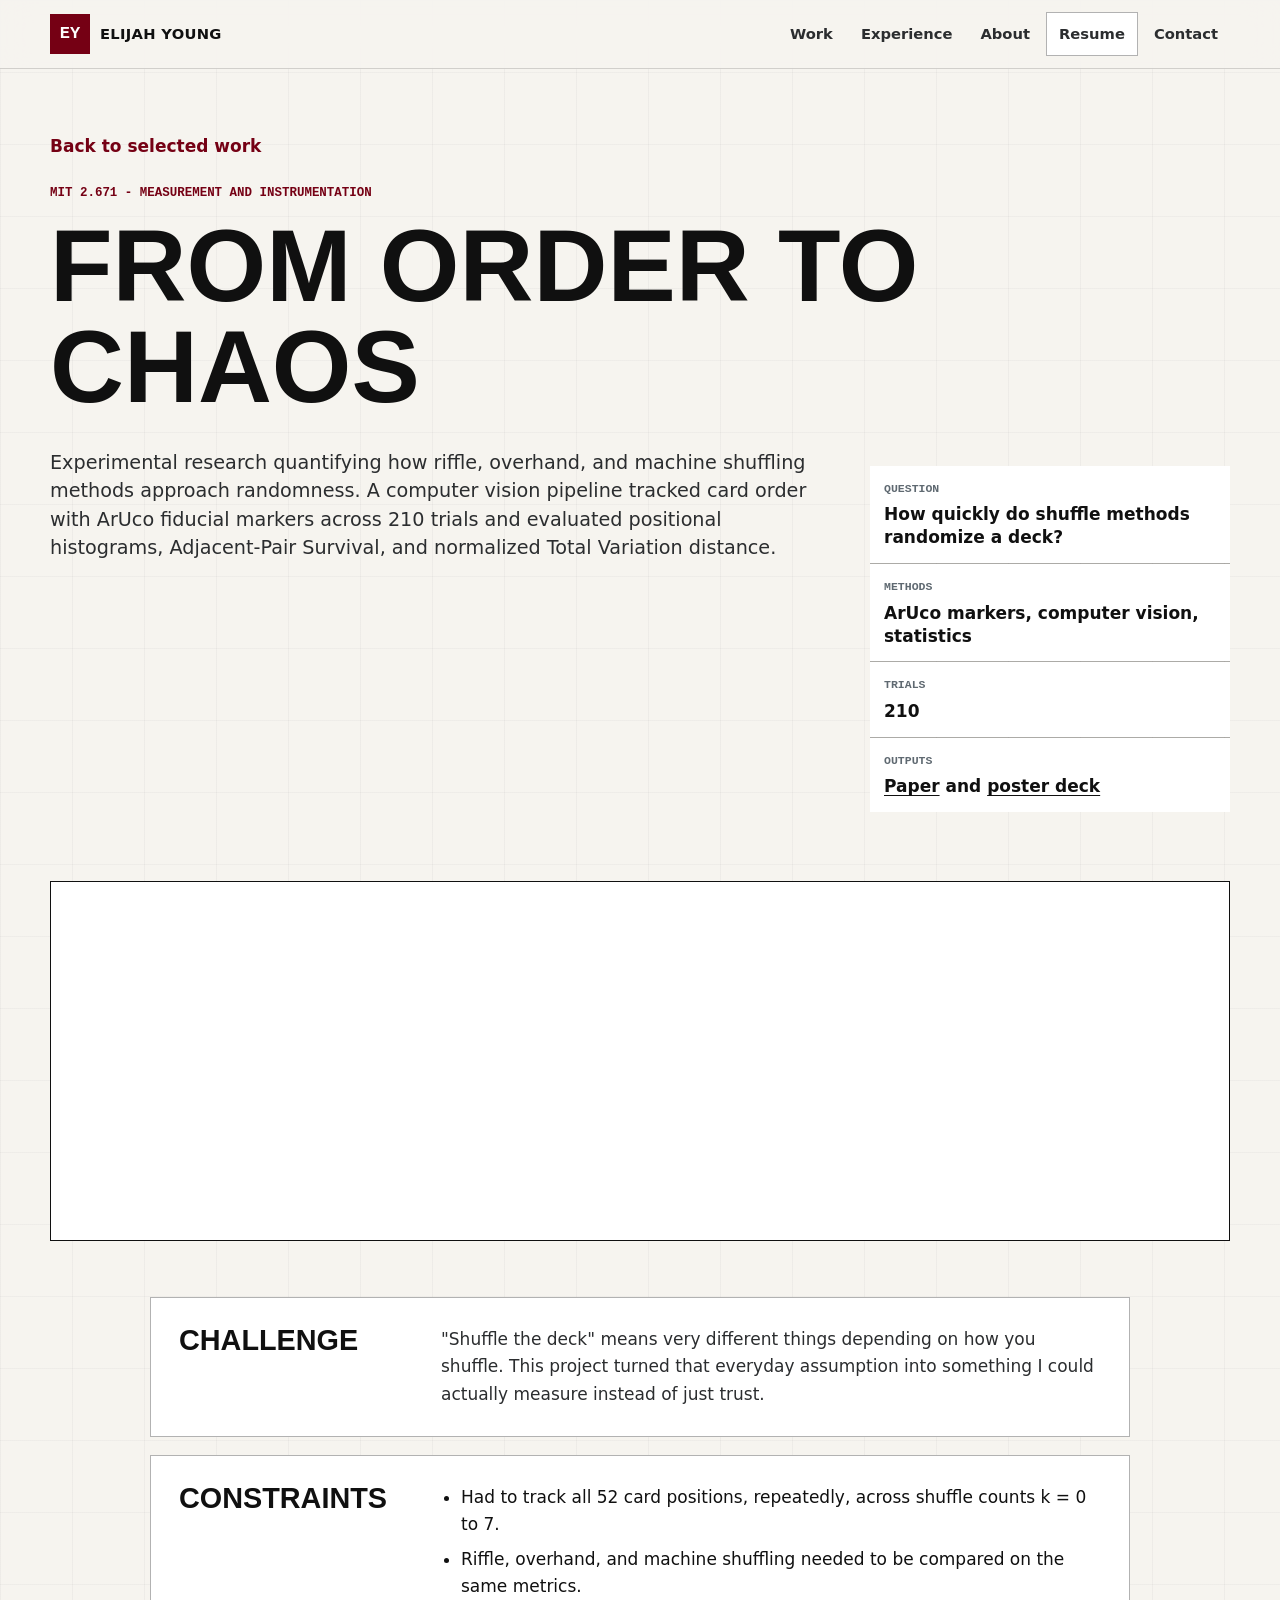
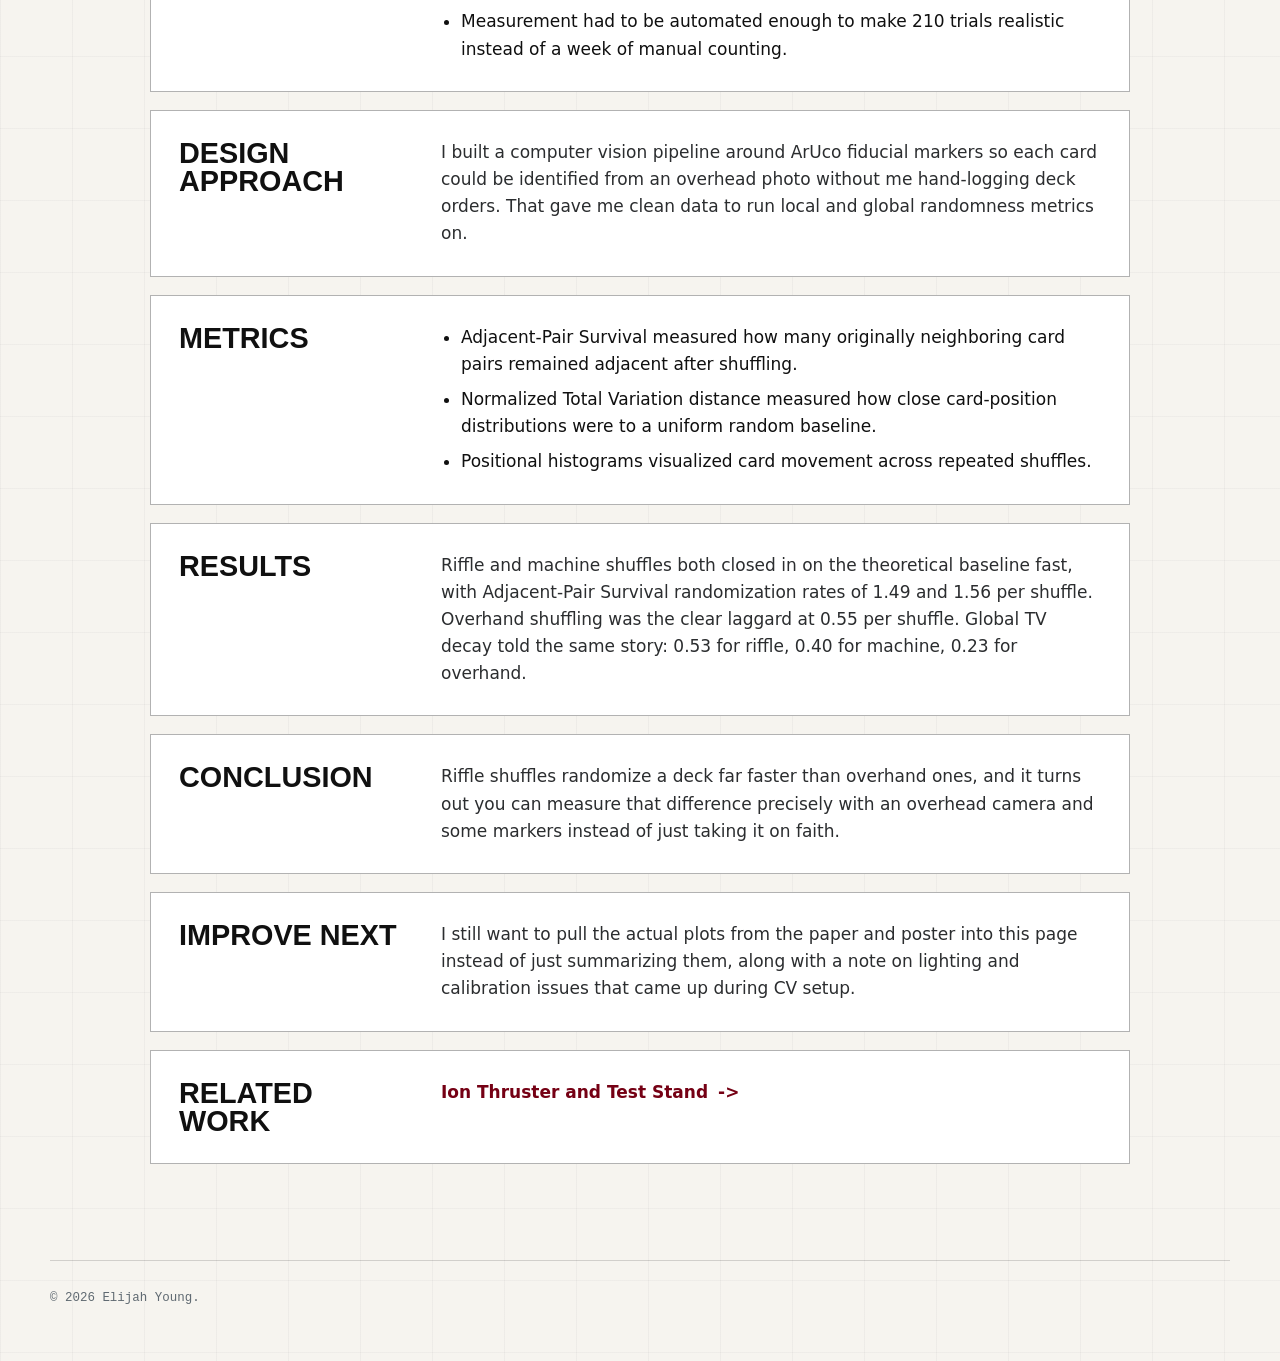
==== projects/card-shuffling-randomness.html @ 5633b735 "Rewrite site copy to sound human and fill real experience/placeholder gaps Replaces generic AI-sound" ====
<!DOCTYPE html>
<html lang="en">
<head>
  <meta charset="UTF-8" />
  <meta name="viewport" content="width=device-width, initial-scale=1.0" />
  <title>Card Shuffling Randomness Research | Elijah Young</title>
  <meta name="description" content="Experimental measurement of card shuffling randomness using ArUco markers, computer vision, APS, and normalized TV distance." />
  <link rel="canonical" href="https://elijahhyoung.github.io/projects/card-shuffling-randomness.html" />
  <meta name="theme-color" content="#750014" />
  <link rel="icon" href="../assets/icons/ey-monogram.svg" type="image/svg+xml" />
  <link rel="stylesheet" href="../style.css" />
</head>
<body>
  <a class="skip-link" href="#main">Skip to content</a>
  <header class="site-header">
    <a class="wordmark" href="../index.html#top" aria-label="Elijah Young home"><span>EY</span><strong>Elijah Young</strong></a>
    <button class="nav-toggle" type="button" aria-expanded="false" aria-controls="site-nav" data-nav-toggle>
      <span class="sr-only">Menu</span>
      <span></span>
      <span></span>
    </button>
    <nav class="site-nav" id="site-nav" aria-label="Primary navigation" data-site-nav>
      <a href="../index.html#work" data-nav-link>Work</a>
      <a href="../index.html#experience" data-nav-link>Experience</a>
      <a href="../index.html#about" data-nav-link>About</a>
      <a class="nav-resume" href="../assets/resume/elijah-young-resume.pdf" target="_blank" rel="noopener">Resume</a>
      <a href="../index.html#contact" data-nav-link>Contact</a>
    </nav>
  </header>
  <main id="main">
    <section class="case-hero">
      <a class="back-link" href="../index.html#work">Back to selected work</a>
      <p class="eyebrow">MIT 2.671 - Measurement and Instrumentation</p>
      <h1>From Order to Chaos</h1>
      <div class="case-summary">
        <p>Experimental research quantifying how riffle, overhand, and machine shuffling methods approach randomness. A computer vision pipeline tracked card order with ArUco fiducial markers across 210 trials and evaluated positional histograms, Adjacent-Pair Survival, and normalized Total Variation distance.</p>
        <dl class="case-meta">
          <div><dt>Question</dt><dd>How quickly do shuffle methods randomize a deck?</dd></div>
          <div><dt>Methods</dt><dd>ArUco markers, computer vision, statistics</dd></div>
          <div><dt>Trials</dt><dd>210</dd></div>
          <div><dt>Outputs</dt><dd><a href="../assets/projects/card-shuffling/young-final-paper.pdf" target="_blank" rel="noopener">Paper</a> and <a href="../assets/projects/card-shuffling/young-final-poster.pptx">poster deck</a></dd></div>
        </dl>
      </div>
    </section>

    <figure class="case-media placeholder-media">
      <p>A photo of the overhead camera and ArUco marker setup is still on my list to add. The results below came out of that rig.</p>
    </figure>

    <section class="case-study" aria-label="Card shuffling case study">
      <article class="case-panel">
        <h2>Challenge</h2>
        <p>"Shuffle the deck" means very different things depending on how you shuffle. This project turned that everyday assumption into something I could actually measure instead of just trust.</p>
      </article>
      <article class="case-panel">
        <h2>Constraints</h2>
        <ul>
          <li>Had to track all 52 card positions, repeatedly, across shuffle counts k = 0 to 7.</li>
          <li>Riffle, overhand, and machine shuffling needed to be compared on the same metrics.</li>
          <li>Measurement had to be automated enough to make 210 trials realistic instead of a week of manual counting.</li>
        </ul>
      </article>
      <article class="case-panel">
        <h2>Design Approach</h2>
        <p>I built a computer vision pipeline around ArUco fiducial markers so each card could be identified from an overhead photo without me hand-logging deck orders. That gave me clean data to run local and global randomness metrics on.</p>
      </article>
      <article class="case-panel">
        <h2>Metrics</h2>
        <ul>
          <li>Adjacent-Pair Survival measured how many originally neighboring card pairs remained adjacent after shuffling.</li>
          <li>Normalized Total Variation distance measured how close card-position distributions were to a uniform random baseline.</li>
          <li>Positional histograms visualized card movement across repeated shuffles.</li>
        </ul>
      </article>
      <article class="case-panel">
        <h2>Results</h2>
        <p>Riffle and machine shuffles both closed in on the theoretical baseline fast, with Adjacent-Pair Survival randomization rates of 1.49 and 1.56 per shuffle. Overhand shuffling was the clear laggard at 0.55 per shuffle. Global TV decay told the same story: 0.53 for riffle, 0.40 for machine, 0.23 for overhand.</p>
      </article>
      <article class="case-panel">
        <h2>Conclusion</h2>
        <p>Riffle shuffles randomize a deck far faster than overhand ones, and it turns out you can measure that difference precisely with an overhead camera and some markers instead of just taking it on faith.</p>
      </article>
      <article class="case-panel">
        <h2>Improve Next</h2>
        <p>I still want to pull the actual plots from the paper and poster into this page instead of just summarizing them, along with a note on lighting and calibration issues that came up during CV setup.</p>
      </article>
      <article class="case-panel">
        <h2>Related Work</h2>
        <p><a class="text-link" href="ion-thruster-test-stand.html">Ion Thruster and Test Stand</a></p>
      </article>
    </section>
  </main>
  <footer class="site-footer"><p>&copy; 2026 Elijah Young.</p></footer>
  <script src="../script.js" defer></script>
</body>
</html>
---- style.css ----
:root {
  --mit-cardinal: #750014;
  --mit-gray: #8b959e;
  --mit-red: #ff1423;
  --ink: #101010;
  --ink-soft: #2b2d2f;
  --paper: #f6f4ef;
  --paper-strong: #ffffff;
  --steel: #d6dce0;
  --steel-dark: #5f6971;
  --line: rgba(16, 16, 16, 0.16);
  --line-strong: rgba(16, 16, 16, 0.32);
  --shadow: 0 24px 60px rgba(16, 16, 16, 0.12);
  --mono: "SFMono-Regular", Consolas, "Liberation Mono", monospace;
  --sans: Inter, ui-sans-serif, system-ui, -apple-system, BlinkMacSystemFont, "Segoe UI", sans-serif;
  --display: "Arial Narrow", "Helvetica Neue", Arial, sans-serif;
  --site-max: 1180px;
  --radius: 8px;
}

* {
  box-sizing: border-box;
}

html {
  scroll-behavior: smooth;
}

body {
  margin: 0;
  background:
    linear-gradient(90deg, rgba(16, 16, 16, 0.035) 1px, transparent 1px) 0 0 / 72px 72px,
    linear-gradient(180deg, rgba(16, 16, 16, 0.03) 1px, transparent 1px) 0 0 / 72px 72px,
    var(--paper);
  color: var(--ink);
  font-family: var(--sans);
  font-size: 17px;
  line-height: 1.6;
}

body.nav-open {
  overflow: hidden;
}

img,
video {
  display: block;
  max-width: 100%;
}

a {
  color: inherit;
  text-underline-offset: 0.18em;
}

button,
input {
  font: inherit;
}

:focus-visible {
  outline: 3px solid var(--mit-red);
  outline-offset: 3px;
}

.skip-link {
  position: fixed;
  left: 16px;
  top: 16px;
  z-index: 100;
  transform: translateY(-150%);
  background: var(--ink);
  color: var(--paper-strong);
  padding: 10px 14px;
  text-decoration: none;
}

.skip-link:focus {
  transform: translateY(0);
}

.sr-only {
  position: absolute;
  width: 1px;
  height: 1px;
  padding: 0;
  margin: -1px;
  overflow: hidden;
  clip: rect(0, 0, 0, 0);
  white-space: nowrap;
  border: 0;
}

.site-header {
  position: sticky;
  top: 0;
  z-index: 50;
  display: flex;
  align-items: center;
  justify-content: space-between;
  gap: 24px;
  min-height: 68px;
  padding: 12px max(24px, calc((100vw - var(--site-max)) / 2));
  border-bottom: 1px solid var(--line);
  background: rgba(246, 244, 239, 0.92);
  backdrop-filter: blur(16px);
}

.wordmark {
  display: inline-flex;
  align-items: center;
  gap: 10px;
  min-height: 44px;
  color: var(--ink);
  text-decoration: none;
}

.wordmark span {
  display: grid;
  place-items: center;
  width: 40px;
  height: 40px;
  background: var(--mit-cardinal);
  color: var(--paper-strong);
  font-family: var(--mono);
  font-weight: 800;
}

.wordmark strong {
  font-size: 0.92rem;
  letter-spacing: 0.02em;
  text-transform: uppercase;
}

.site-nav {
  display: flex;
  align-items: center;
  gap: 4px;
}

.site-nav a {
  position: relative;
  min-height: 40px;
  padding: 9px 12px;
  color: var(--ink-soft);
  font-size: 0.92rem;
  font-weight: 700;
  text-decoration: none;
}

.site-nav a::after {
  position: absolute;
  left: 12px;
  right: 12px;
  bottom: 4px;
  height: 2px;
  background: var(--mit-red);
  transform: scaleX(0);
  transform-origin: left;
  transition: transform 160ms ease;
  content: "";
}

.site-nav a:hover::after,
.site-nav a:focus-visible::after,
.site-nav a.is-active::after {
  transform: scaleX(1);
}

.nav-resume {
  border: 1px solid var(--line-strong);
  background: var(--paper-strong);
}

.nav-toggle {
  display: none;
  width: 44px;
  height: 44px;
  border: 1px solid var(--line);
  background: var(--paper-strong);
  color: var(--ink);
}

.nav-toggle span:not(.sr-only) {
  display: block;
  width: 18px;
  height: 2px;
  margin: 5px auto;
  background: currentColor;
}

main {
  overflow: clip;
}

.section {
  width: min(var(--site-max), calc(100% - 48px));
  margin: 0 auto;
  padding: 96px 0;
}

.hero {
  padding-top: 72px;
}

.hero-grid {
  display: grid;
  grid-template-columns: minmax(0, 1.08fr) minmax(320px, 0.92fr);
  gap: clamp(36px, 7vw, 88px);
  align-items: center;
  min-height: calc(100vh - 140px);
}

.eyebrow,
.project-category,
.meta-label {
  margin: 0 0 12px;
  color: var(--mit-cardinal);
  font-family: var(--mono);
  font-size: 0.78rem;
  font-weight: 800;
  letter-spacing: 0;
  text-transform: uppercase;
}

h1,
h2,
h3,
p {
  margin: 0;
}

h1,
h2,
h3 {
  color: var(--ink);
  font-family: var(--display);
  font-stretch: condensed;
  line-height: 0.98;
}

h1 {
  max-width: 760px;
  font-size: clamp(3.4rem, 9vw, 7.9rem);
  letter-spacing: 0;
  text-transform: uppercase;
}

h2 {
  max-width: 840px;
  font-size: clamp(2.2rem, 5vw, 4.4rem);
  letter-spacing: 0;
  text-transform: uppercase;
}

h3 {
  font-size: clamp(1.55rem, 2.7vw, 2.45rem);
  letter-spacing: 0;
  text-transform: uppercase;
}

.hero-statement {
  max-width: 690px;
  margin-top: 26px;
  color: var(--ink-soft);
  font-size: clamp(1.08rem, 2.2vw, 1.34rem);
  line-height: 1.48;
}

.hero-actions,
.contact-actions {
  display: flex;
  flex-wrap: wrap;
  gap: 12px;
  margin-top: 30px;
}

.button {
  display: inline-flex;
  align-items: center;
  justify-content: center;
  min-height: 46px;
  border: 1px solid var(--ink);
  border-radius: var(--radius);
  padding: 11px 16px;
  font-weight: 800;
  text-decoration: none;
  cursor: pointer;
}

.button-primary {
  background: var(--ink);
  color: var(--paper-strong);
}

.button-primary:hover,
.button-primary:focus-visible {
  background: var(--mit-cardinal);
  border-color: var(--mit-cardinal);
}

.button-secondary {
  background: var(--paper-strong);
  color: var(--ink);
}

.button-secondary:hover,
.button-secondary:focus-visible {
  border-color: var(--mit-red);
  color: var(--mit-cardinal);
}

.signal-list,
.contact-links {
  display: flex;
  flex-wrap: wrap;
  gap: 10px 18px;
  padding: 0;
  margin: 28px 0 0;
  list-style: none;
  color: var(--steel-dark);
  font-family: var(--mono);
  font-size: 0.85rem;
}

.signal-list li:not(:last-child)::after,
.contact-links li:not(:last-child)::after {
  margin-left: 18px;
  color: var(--line-strong);
  content: "/";
}

.hero-visual {
  position: relative;
  min-height: 560px;
}

.hero-visual::before {
  position: absolute;
  inset: 7% 13% 8% -8%;
  z-index: -1;
  border: 1px solid var(--line-strong);
  background:
    linear-gradient(90deg, transparent 49%, var(--line) 50%, transparent 51%),
    linear-gradient(0deg, transparent 49%, var(--line) 50%, transparent 51%);
  content: "";
}

.portrait-frame {
  position: relative;
  width: min(440px, 90%);
  margin: 0 0 0 auto;
  border: 1px solid var(--ink);
  background: var(--paper-strong);
  box-shadow: var(--shadow);
}

.portrait-frame img {
  width: 100%;
  aspect-ratio: 4 / 5;
  object-fit: cover;
  object-position: center 18%;
  filter: saturate(0.9) contrast(1.02);
}

.portrait-frame figcaption {
  display: flex;
  justify-content: space-between;
  gap: 12px;
  padding: 10px 12px;
  border-top: 1px solid var(--ink);
  color: var(--steel-dark);
  font-family: var(--mono);
  font-size: 0.72rem;
  text-transform: uppercase;
}

.caliper-card {
  position: absolute;
  left: 0;
  bottom: 34px;
  display: grid;
  gap: 4px;
  width: 190px;
  padding: 18px;
  border-left: 5px solid var(--mit-red);
  background: var(--ink);
  color: var(--paper-strong);
  font-family: var(--mono);
  box-shadow: var(--shadow);
}

.caliper-card span:first-child {
  font-size: 2.2rem;
  line-height: 1;
}

.caliper-card span:not(:first-child) {
  color: var(--steel);
  font-size: 0.74rem;
  text-transform: uppercase;
}

.section-kicker {
  display: grid;
  grid-template-columns: 210px minmax(0, 1fr);
  gap: 32px;
  align-items: start;
  padding-top: 28px;
  border-top: 1px solid var(--line-strong);
}

.featured-work,
.project-grid,
.capability-grid {
  margin-top: 42px;
}

.featured-work {
  display: grid;
  gap: 28px;
}

.project-feature {
  display: grid;
  grid-template-columns: minmax(0, 1.08fr) minmax(320px, 0.92fr);
  border: 1px solid var(--ink);
  background: var(--paper-strong);
}

.project-feature-inverted {
  grid-template-columns: minmax(320px, 0.92fr) minmax(0, 1.08fr);
}

.project-feature-inverted .project-media {
  order: 2;
}

.project-media {
  min-height: 360px;
  border-right: 1px solid var(--ink);
  background: var(--ink);
  overflow: hidden;
}

.project-feature-inverted .project-media {
  border-right: 0;
  border-left: 1px solid var(--ink);
}

.project-media img,
.project-media video {
  width: 100%;
  height: 100%;
  object-fit: cover;
}

.placeholder-media {
  display: grid;
  place-items: center;
  min-height: 360px;
  padding: 28px;
  background:
    repeating-linear-gradient(-45deg, rgba(255, 255, 255, 0.11) 0 12px, transparent 12px 24px),
    var(--ink);
  color: var(--paper-strong);
  text-align: center;
}

.placeholder-media code {
  white-space: normal;
}

.project-body {
  padding: clamp(24px, 5vw, 48px);
}

.project-hook,
.project-card p,
.about-copy p,
.timeline p,
.case-study p,
.not-found p {
  color: var(--ink-soft);
}

.project-hook {
  margin-top: 18px;
  font-size: 1.08rem;
}

.project-facts {
  display: grid;
  grid-template-columns: repeat(2, minmax(0, 1fr));
  gap: 1px;
  margin: 28px 0;
  background: var(--line);
}

.project-facts div {
  min-height: 88px;
  padding: 14px;
  background: var(--paper-strong);
}

.project-facts.compact {
  grid-template-columns: 1fr;
  margin-bottom: 22px;
}

dt {
  color: var(--steel-dark);
  font-family: var(--mono);
  font-size: 0.72rem;
  font-weight: 800;
  text-transform: uppercase;
}

dd {
  margin: 5px 0 0;
  font-weight: 750;
  line-height: 1.35;
}

.text-link {
  display: inline-flex;
  align-items: center;
  gap: 10px;
  color: var(--mit-cardinal);
  font-weight: 850;
  text-decoration: none;
}

.text-link::after {
  content: "->";
}

.text-link:hover,
.text-link:focus-visible {
  color: var(--mit-red);
}

.project-grid,
.capability-grid {
  display: grid;
  grid-template-columns: repeat(2, minmax(0, 1fr));
  gap: 24px;
}

.project-card,
.capability-grid article,
.timeline article,
.about-note,
.contact-panel,
.case-panel,
.asset-block {
  border: 1px solid var(--line-strong);
  background: var(--paper-strong);
}

.project-card {
  display: flex;
  flex-direction: column;
  min-height: 100%;
  padding: 22px;
}

.project-card h3 {
  margin-bottom: 14px;
}

.project-card .text-link {
  margin-top: auto;
}

.card-media {
  display: grid;
  place-items: center;
  min-height: 220px;
  margin: -22px -22px 22px;
  border-bottom: 1px solid var(--line-strong);
  background: var(--ink);
  overflow: hidden;
}

.card-media img {
  width: 100%;
  height: 220px;
  object-fit: cover;
}

.card-media-document {
  grid-template-columns: repeat(3, 1fr);
  gap: 1px;
  background: var(--line-strong);
}

.card-media-document span {
  display: grid;
  place-items: center;
  height: 100%;
  background: var(--paper);
  color: var(--mit-cardinal);
  font-family: var(--mono);
  font-weight: 900;
}

.timeline {
  display: grid;
  gap: 1px;
  margin-top: 42px;
  background: var(--line-strong);
}

.timeline article {
  display: grid;
  grid-template-columns: 180px minmax(0, 0.8fr) minmax(0, 1fr);
  gap: 24px;
  padding: 24px;
}

.timeline span {
  color: var(--mit-cardinal);
  font-family: var(--mono);
  font-size: 0.78rem;
  font-weight: 800;
  text-transform: uppercase;
}

.timeline h3,
.capability-grid h3,
.about-note h3 {
  font-size: 1.35rem;
}

.capability-grid article {
  min-height: 180px;
  padding: 24px;
}

.capability-grid h3 {
  margin-bottom: 12px;
}

.about-section {
  display: grid;
  grid-template-columns: minmax(0, 1fr) 360px;
  gap: 48px;
  align-items: start;
}

.about-copy p {
  max-width: 760px;
  margin-top: 24px;
  font-size: 1.08rem;
}

.about-note {
  padding: 24px;
  border-top: 5px solid var(--mit-cardinal);
}

.about-note ul {
  display: grid;
  gap: 12px;
  padding-left: 18px;
  margin: 18px 0 0;
}

.contact-section {
  padding-bottom: 56px;
}

.contact-panel {
  padding: clamp(28px, 6vw, 56px);
  background:
    linear-gradient(135deg, rgba(117, 0, 20, 0.08), transparent 36%),
    var(--paper-strong);
}

.copy-status {
  min-height: 1.4em;
  margin-top: 14px;
  color: var(--mit-cardinal);
  font-family: var(--mono);
  font-size: 0.82rem;
}

.site-footer {
  width: min(var(--site-max), calc(100% - 48px));
  margin: 0 auto;
  padding: 28px 0 52px;
  border-top: 1px solid var(--line);
  color: var(--steel-dark);
  font-family: var(--mono);
  font-size: 0.78rem;
}

.case-hero {
  width: min(var(--site-max), calc(100% - 48px));
  margin: 0 auto;
  padding: 64px 0 52px;
}

.case-hero h1 {
  max-width: 960px;
  font-size: clamp(3rem, 8vw, 7rem);
}

.case-summary {
  display: grid;
  grid-template-columns: minmax(0, 1fr) 360px;
  gap: 32px;
  margin-top: 32px;
}

.case-summary > p {
  color: var(--ink-soft);
  font-size: 1.2rem;
  line-height: 1.48;
}

.case-meta {
  display: grid;
  gap: 1px;
  background: var(--line-strong);
}

.case-meta div {
  padding: 14px;
  background: var(--paper-strong);
}

.case-media {
  width: min(var(--site-max), calc(100% - 48px));
  margin: 0 auto 56px;
  border: 1px solid var(--ink);
  background: var(--paper-strong);
}

.case-media img,
.case-media video {
  width: 100%;
  max-height: 720px;
  object-fit: cover;
}

.case-media figcaption,
.media-grid figcaption {
  padding: 10px 12px;
  border-top: 1px solid var(--line-strong);
  color: var(--steel-dark);
  font-family: var(--mono);
  font-size: 0.76rem;
}

.case-study {
  width: min(980px, calc(100% - 48px));
  margin: 0 auto;
  padding-bottom: 96px;
}

.case-panel {
  display: grid;
  grid-template-columns: 230px minmax(0, 1fr);
  gap: 32px;
  padding: 28px;
  margin-top: 18px;
}

.case-panel h2 {
  font-size: 1.8rem;
}

.case-panel ul,
.case-panel ol {
  margin: 0;
  padding-left: 20px;
}

.case-panel li + li {
  margin-top: 8px;
}

.media-grid {
  display: grid;
  grid-template-columns: repeat(2, minmax(0, 1fr));
  gap: 18px;
  margin: 28px 0;
}

.media-grid figure {
  margin: 0;
  border: 1px solid var(--line-strong);
  background: var(--paper-strong);
}

.media-grid img {
  width: 100%;
  aspect-ratio: 4 / 3;
  object-fit: cover;
}

.back-link {
  display: inline-flex;
  margin-bottom: 24px;
  color: var(--mit-cardinal);
  font-weight: 850;
  text-decoration: none;
}

.not-found {
  width: min(760px, calc(100% - 48px));
  margin: 0 auto;
  padding: 120px 0;
}

.not-found p {
  margin-top: 20px;
  font-size: 1.15rem;
}

.not-found .button {
  margin-top: 28px;
}

.reveal {
  opacity: 1;
  transform: none;
}

.js .reveal {
  opacity: 0;
  transform: translateY(18px);
  transition: opacity 500ms ease, transform 500ms ease;
}

.js .reveal.is-visible {
  opacity: 1;
  transform: none;
}

@media (prefers-reduced-motion: reduce) {
  *,
  *::before,
  *::after {
    scroll-behavior: auto !important;
    transition-duration: 0.01ms !important;
    animation-duration: 0.01ms !important;
    animation-iteration-count: 1 !important;
  }

  .js .reveal {
    opacity: 1;
    transform: none;
  }
}

@media (max-width: 960px) {
  .hero-grid,
  .project-feature,
  .project-feature-inverted,
  .case-summary,
  .about-section {
    grid-template-columns: 1fr;
  }

  .hero-grid {
    min-height: auto;
  }

  .hero-visual {
    min-height: auto;
  }

  .portrait-frame {
    margin-left: 0;
  }

  .caliper-card {
    right: 0;
    left: auto;
  }

  .project-feature-inverted .project-media {
    order: 0;
    border-left: 0;
  }

  .project-media {
    border-right: 0;
    border-bottom: 1px solid var(--ink);
  }

  .timeline article {
    grid-template-columns: 1fr;
    gap: 10px;
  }

  .case-panel {
    grid-template-columns: 1fr;
  }
}

@media (max-width: 760px) {
  body {
    font-size: 16px;
  }

  .site-header {
    padding-inline: 18px;
  }

  .nav-toggle {
    display: block;
  }

  .site-nav {
    position: fixed;
    inset: 68px 0 auto;
    display: flex;
    flex-direction: column;
    align-items: stretch;
    padding: 18px;
    border-bottom: 1px solid var(--line-strong);
    background: var(--paper);
  }

  .js .site-nav {
    display: none;
  }

  .js .site-nav.is-open {
    display: flex;
  }

  html:not(.js) .site-nav {
    position: static;
    flex-flow: row wrap;
    padding: 0;
    border-bottom: 0;
    background: transparent;
  }

  .site-nav a {
    min-height: 48px;
    border-bottom: 1px solid var(--line);
  }

  .wordmark strong {
    display: none;
  }

  .section,
  .case-hero,
  .case-media,
  .case-study,
  .site-footer {
    width: min(100% - 32px, var(--site-max));
  }

  .section {
    padding: 68px 0;
  }

  .hero {
    padding-top: 42px;
  }

  .section-kicker,
  .project-grid,
  .capability-grid,
  .media-grid {
    grid-template-columns: 1fr;
  }

  .project-facts {
    grid-template-columns: 1fr;
  }

  .project-media,
  .placeholder-media {
    min-height: 280px;
  }

  .signal-list li,
  .contact-links li {
    width: 100%;
  }

  .signal-list li::after,
  .contact-links li::after {
    display: none;
  }
}
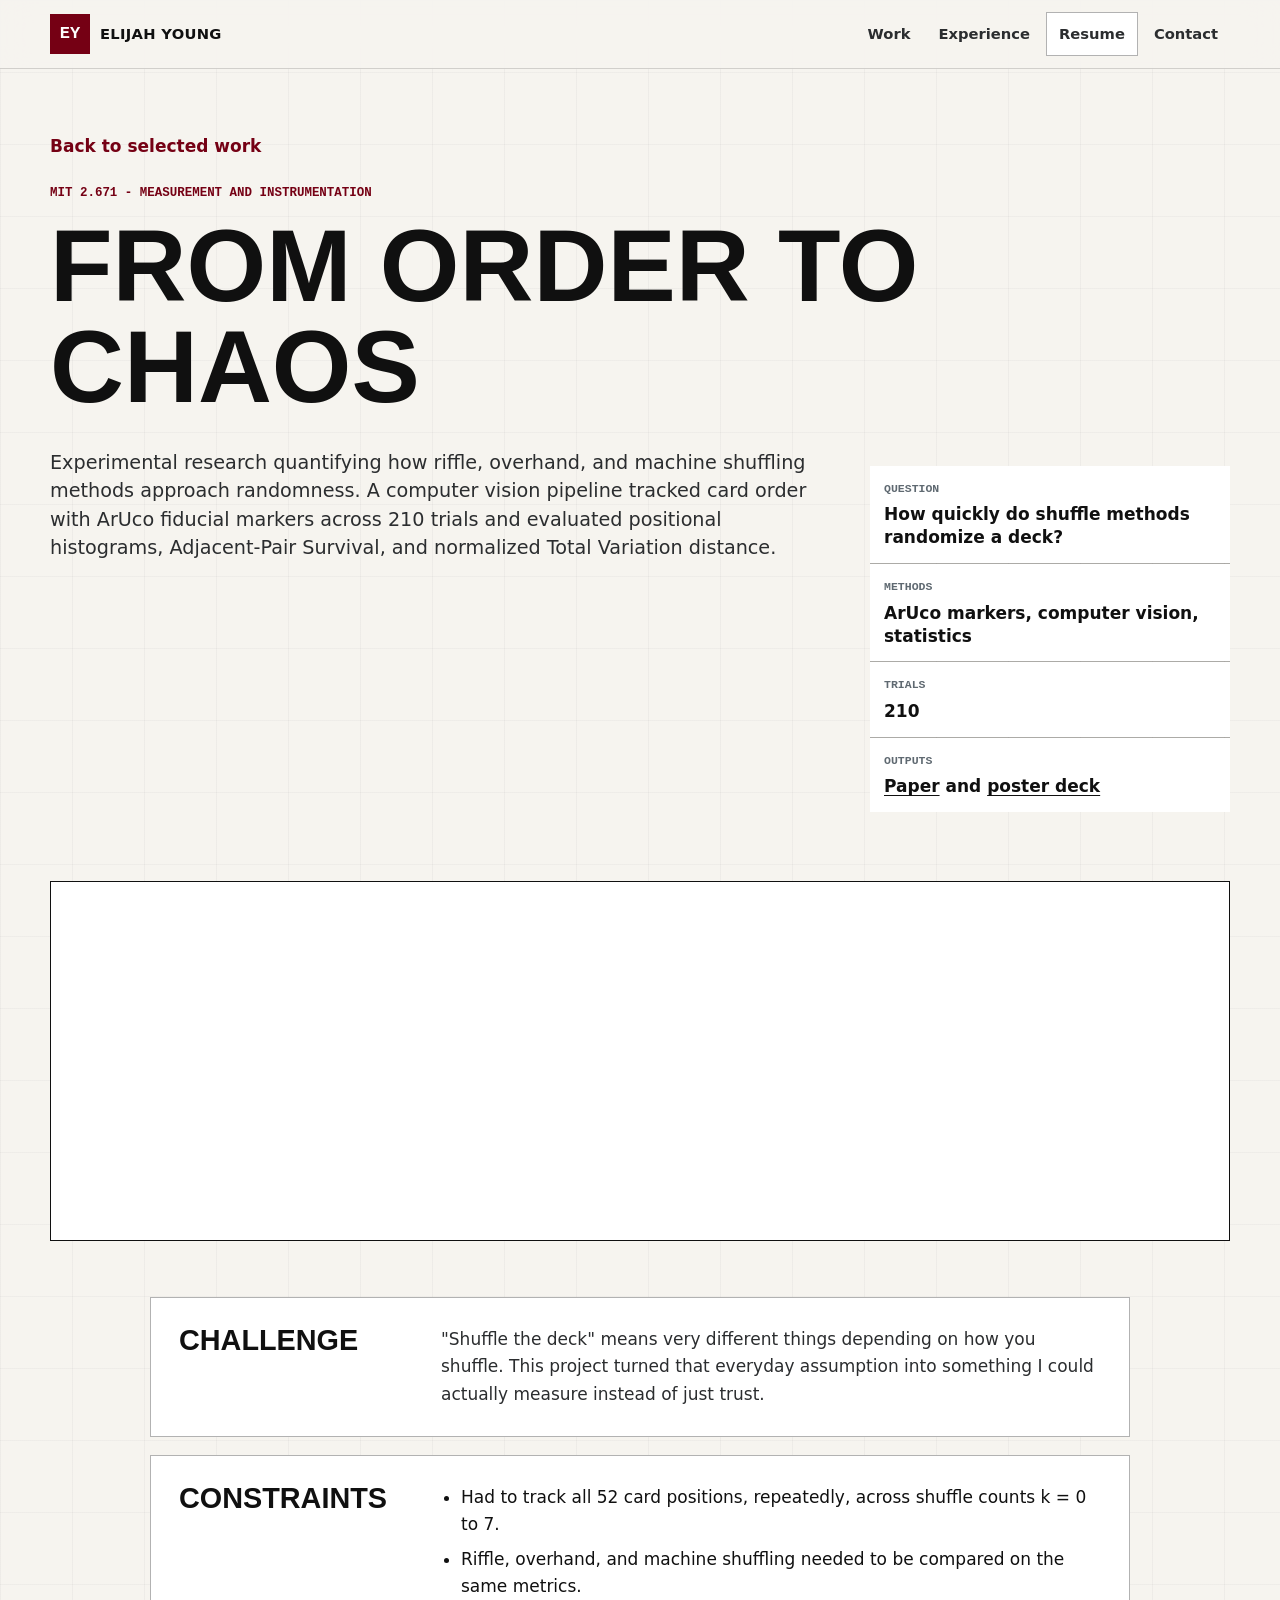
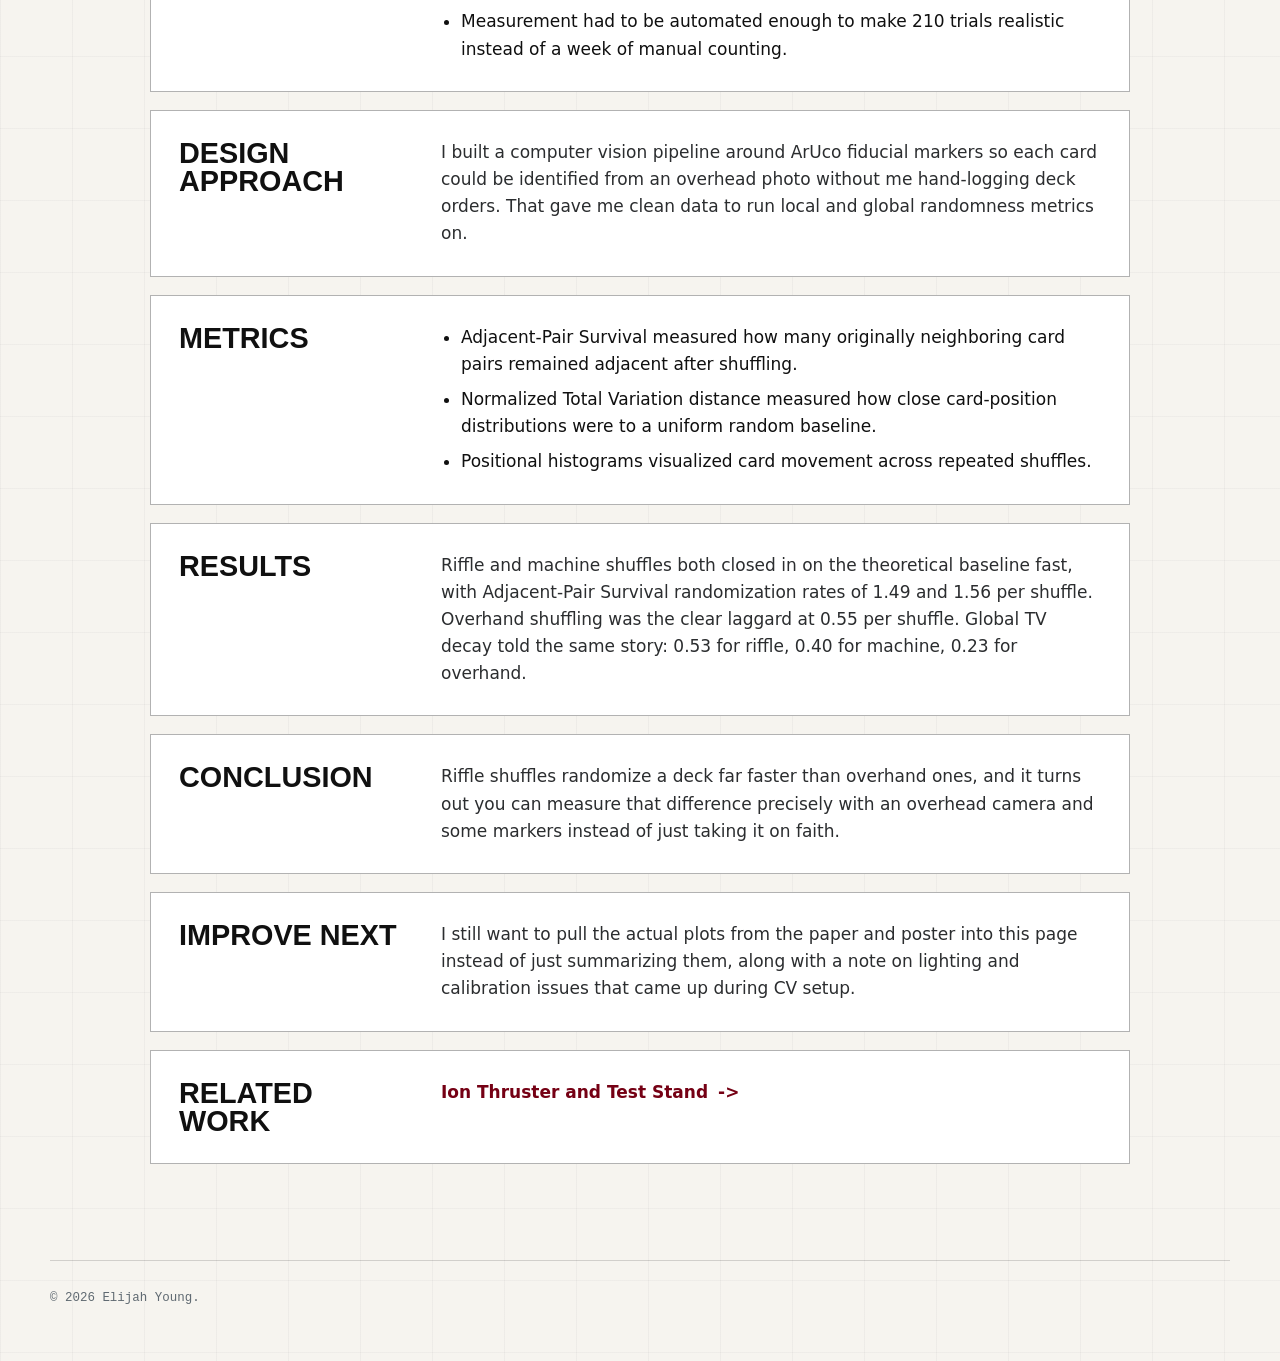
==== commit ce67f23f: "Trim homepage to hero, work, and experience; add real employer logos Removed the Strengths/Weaknesse" ====
--- a/projects/card-shuffling-randomness.html
+++ b/projects/card-shuffling-randomness.html
@@ -22,7 +22,6 @@
     <nav class="site-nav" id="site-nav" aria-label="Primary navigation" data-site-nav>
       <a href="../index.html#work" data-nav-link>Work</a>
       <a href="../index.html#experience" data-nav-link>Experience</a>
-      <a href="../index.html#about" data-nav-link>About</a>
       <a class="nav-resume" href="../assets/resume/elijah-young-resume.pdf" target="_blank" rel="noopener">Resume</a>
       <a href="../index.html#contact" data-nav-link>Contact</a>
     </nav>
--- a/style.css
+++ b/style.css
@@ -200,7 +200,18 @@
 }
 
 .hero {
-  padding-top: 72px;
+  position: relative;
+  overflow: hidden;
+  color: var(--paper-strong);
+}
+
+.hero-bg {
+  position: absolute;
+  inset: 0;
+  z-index: -1;
+  background:
+    linear-gradient(180deg, rgba(10, 8, 6, 0.62), rgba(10, 8, 6, 0.8)),
+    url("assets/profile/mit-dome-night.jpg") center 38% / cover no-repeat;
 }
 
 .hero-grid {
@@ -208,7 +219,48 @@
   grid-template-columns: minmax(0, 1.08fr) minmax(320px, 0.92fr);
   gap: clamp(36px, 7vw, 88px);
   align-items: center;
+  width: min(var(--site-max), calc(100% - 48px));
   min-height: calc(100vh - 140px);
+  margin: 0 auto;
+  padding: 96px 0 56px;
+}
+
+.hero .eyebrow {
+  color: var(--mit-red);
+}
+
+.hero h1 {
+  color: var(--paper-strong);
+}
+
+.hero-credit {
+  width: min(var(--site-max), calc(100% - 48px));
+  margin: 0 auto;
+  padding-bottom: 18px;
+  color: rgba(255, 255, 255, 0.55);
+  font-family: var(--mono);
+  font-size: 0.68rem;
+}
+
+.project-tags {
+  display: flex;
+  flex-wrap: wrap;
+  gap: 8px;
+  margin-bottom: 10px;
+}
+
+.tag {
+  display: inline-flex;
+  align-items: center;
+  border: 1px solid var(--line-strong);
+  border-radius: 999px;
+  padding: 4px 12px;
+  color: var(--ink-soft);
+  font-family: var(--mono);
+  font-size: 0.7rem;
+  font-weight: 700;
+  letter-spacing: 0.02em;
+  text-transform: uppercase;
 }
 
 .eyebrow,
@@ -262,9 +314,18 @@
 .hero-statement {
   max-width: 690px;
   margin-top: 26px;
-  color: var(--ink-soft);
+  color: rgba(255, 255, 255, 0.86);
   font-size: clamp(1.08rem, 2.2vw, 1.34rem);
   line-height: 1.48;
+}
+
+.hero-note {
+  max-width: 620px;
+  margin-top: 18px;
+  color: rgba(255, 255, 255, 0.6);
+  font-family: var(--mono);
+  font-size: 0.86rem;
+  line-height: 1.55;
 }
 
 .hero-actions,
@@ -299,6 +360,18 @@
   border-color: var(--mit-cardinal);
 }
 
+.hero .button-primary {
+  background: var(--mit-cardinal);
+  border-color: var(--mit-cardinal);
+  color: var(--paper-strong);
+}
+
+.hero .button-primary:hover,
+.hero .button-primary:focus-visible {
+  background: var(--mit-red);
+  border-color: var(--mit-red);
+}
+
 .button-secondary {
   background: var(--paper-strong);
   color: var(--ink);
@@ -330,75 +403,38 @@
   content: "/";
 }
 
+.hero .signal-list {
+  color: rgba(255, 255, 255, 0.72);
+}
+
+.hero .signal-list li:not(:last-child)::after {
+  color: rgba(255, 255, 255, 0.3);
+}
+
+.hero .signal-list a:hover,
+.hero .signal-list a:focus-visible {
+  color: var(--paper-strong);
+}
+
 .hero-visual {
-  position: relative;
-  min-height: 560px;
-}
-
-.hero-visual::before {
-  position: absolute;
-  inset: 7% 13% 8% -8%;
-  z-index: -1;
-  border: 1px solid var(--line-strong);
-  background:
-    linear-gradient(90deg, transparent 49%, var(--line) 50%, transparent 51%),
-    linear-gradient(0deg, transparent 49%, var(--line) 50%, transparent 51%);
-  content: "";
-}
-
-.portrait-frame {
-  position: relative;
-  width: min(440px, 90%);
-  margin: 0 0 0 auto;
-  border: 1px solid var(--ink);
-  background: var(--paper-strong);
-  box-shadow: var(--shadow);
-}
-
-.portrait-frame img {
+  display: flex;
+  justify-content: center;
+}
+
+.hero-avatar {
+  width: min(360px, 70%);
+  aspect-ratio: 1 / 1;
+  border-radius: 50%;
+  overflow: hidden;
+  border: 4px solid var(--mit-cardinal);
+  box-shadow: 0 24px 60px rgba(0, 0, 0, 0.45);
+}
+
+.hero-avatar img {
   width: 100%;
-  aspect-ratio: 4 / 5;
+  height: 100%;
   object-fit: cover;
-  object-position: center 18%;
-  filter: saturate(0.9) contrast(1.02);
-}
-
-.portrait-frame figcaption {
-  display: flex;
-  justify-content: space-between;
-  gap: 12px;
-  padding: 10px 12px;
-  border-top: 1px solid var(--ink);
-  color: var(--steel-dark);
-  font-family: var(--mono);
-  font-size: 0.72rem;
-  text-transform: uppercase;
-}
-
-.caliper-card {
-  position: absolute;
-  left: 0;
-  bottom: 34px;
-  display: grid;
-  gap: 4px;
-  width: 190px;
-  padding: 18px;
-  border-left: 5px solid var(--mit-red);
-  background: var(--ink);
-  color: var(--paper-strong);
-  font-family: var(--mono);
-  box-shadow: var(--shadow);
-}
-
-.caliper-card span:first-child {
-  font-size: 2.2rem;
-  line-height: 1;
-}
-
-.caliper-card span:not(:first-child) {
-  color: var(--steel);
-  font-size: 0.74rem;
-  text-transform: uppercase;
+  object-position: center 15%;
 }
 
 .section-kicker {
@@ -411,8 +447,7 @@
 }
 
 .featured-work,
-.project-grid,
-.capability-grid {
+.project-grid {
   margin-top: 42px;
 }
 
@@ -477,7 +512,6 @@
 
 .project-hook,
 .project-card p,
-.about-copy p,
 .timeline p,
 .case-study p,
 .not-found p {
@@ -540,17 +574,14 @@
   color: var(--mit-red);
 }
 
-.project-grid,
-.capability-grid {
+.project-grid {
   display: grid;
   grid-template-columns: repeat(2, minmax(0, 1fr));
   gap: 24px;
 }
 
 .project-card,
-.capability-grid article,
 .timeline article,
-.about-note,
 .contact-panel,
 .case-panel,
 .asset-block {
@@ -614,9 +645,25 @@
 
 .timeline article {
   display: grid;
-  grid-template-columns: 180px minmax(0, 0.8fr) minmax(0, 1fr);
-  gap: 24px;
+  grid-template-columns: 140px 150px minmax(0, 0.8fr) minmax(0, 1fr);
+  gap: 20px;
+  align-items: center;
   padding: 24px;
+}
+
+.timeline-logo {
+  display: flex;
+  align-items: center;
+  height: 44px;
+  padding: 8px 12px;
+  border: 1px solid var(--line-strong);
+  background: var(--paper-strong);
+}
+
+.timeline-logo img {
+  max-width: 100%;
+  max-height: 100%;
+  object-fit: contain;
 }
 
 .timeline span {
@@ -627,44 +674,8 @@
   text-transform: uppercase;
 }
 
-.timeline h3,
-.capability-grid h3,
-.about-note h3 {
+.timeline h3 {
   font-size: 1.35rem;
-}
-
-.capability-grid article {
-  min-height: 180px;
-  padding: 24px;
-}
-
-.capability-grid h3 {
-  margin-bottom: 12px;
-}
-
-.about-section {
-  display: grid;
-  grid-template-columns: minmax(0, 1fr) 360px;
-  gap: 48px;
-  align-items: start;
-}
-
-.about-copy p {
-  max-width: 760px;
-  margin-top: 24px;
-  font-size: 1.08rem;
-}
-
-.about-note {
-  padding: 24px;
-  border-top: 5px solid var(--mit-cardinal);
-}
-
-.about-note ul {
-  display: grid;
-  gap: 12px;
-  padding-left: 18px;
-  margin: 18px 0 0;
 }
 
 .contact-section {
@@ -694,6 +705,36 @@
   color: var(--steel-dark);
   font-family: var(--mono);
   font-size: 0.78rem;
+}
+
+.footer-icons {
+  display: flex;
+  gap: 10px;
+  padding: 0;
+  margin: 0 0 18px;
+  list-style: none;
+}
+
+.footer-icons a {
+  display: grid;
+  place-items: center;
+  width: 38px;
+  height: 38px;
+  border: 1px solid var(--line-strong);
+  color: var(--ink-soft);
+  text-decoration: none;
+  transition: color 160ms ease, border-color 160ms ease;
+}
+
+.footer-icons a:hover,
+.footer-icons a:focus-visible {
+  border-color: var(--mit-cardinal);
+  color: var(--mit-cardinal);
+}
+
+.footer-icons svg {
+  width: 18px;
+  height: 18px;
 }
 
 .case-hero {
@@ -860,26 +901,12 @@
   .hero-grid,
   .project-feature,
   .project-feature-inverted,
-  .case-summary,
-  .about-section {
+  .case-summary {
     grid-template-columns: 1fr;
   }
 
   .hero-grid {
     min-height: auto;
-  }
-
-  .hero-visual {
-    min-height: auto;
-  }
-
-  .portrait-frame {
-    margin-left: 0;
-  }
-
-  .caliper-card {
-    right: 0;
-    left: auto;
   }
 
   .project-feature-inverted .project-media {
@@ -963,13 +990,12 @@
     padding: 68px 0;
   }
 
-  .hero {
-    padding-top: 42px;
+  .hero-grid {
+    padding: 56px 0 40px;
   }
 
   .section-kicker,
   .project-grid,
-  .capability-grid,
   .media-grid {
     grid-template-columns: 1fr;
   }
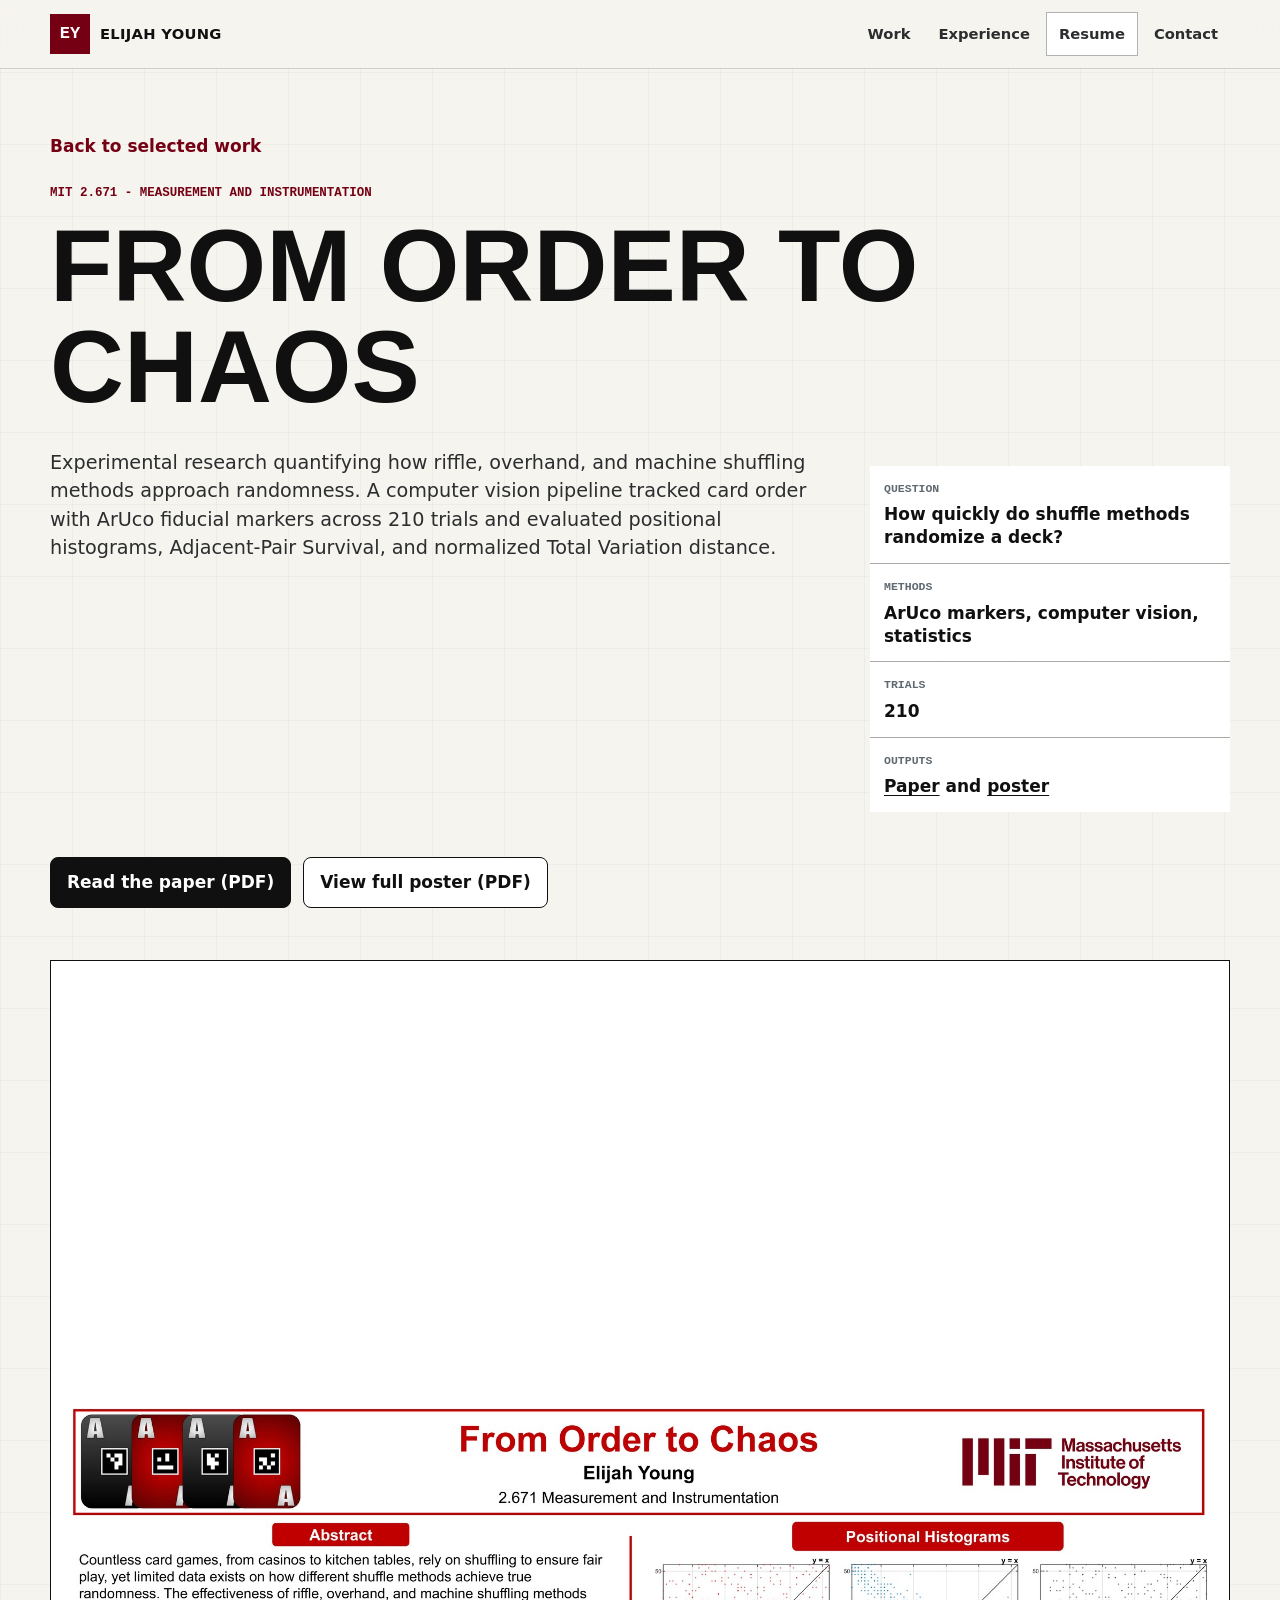
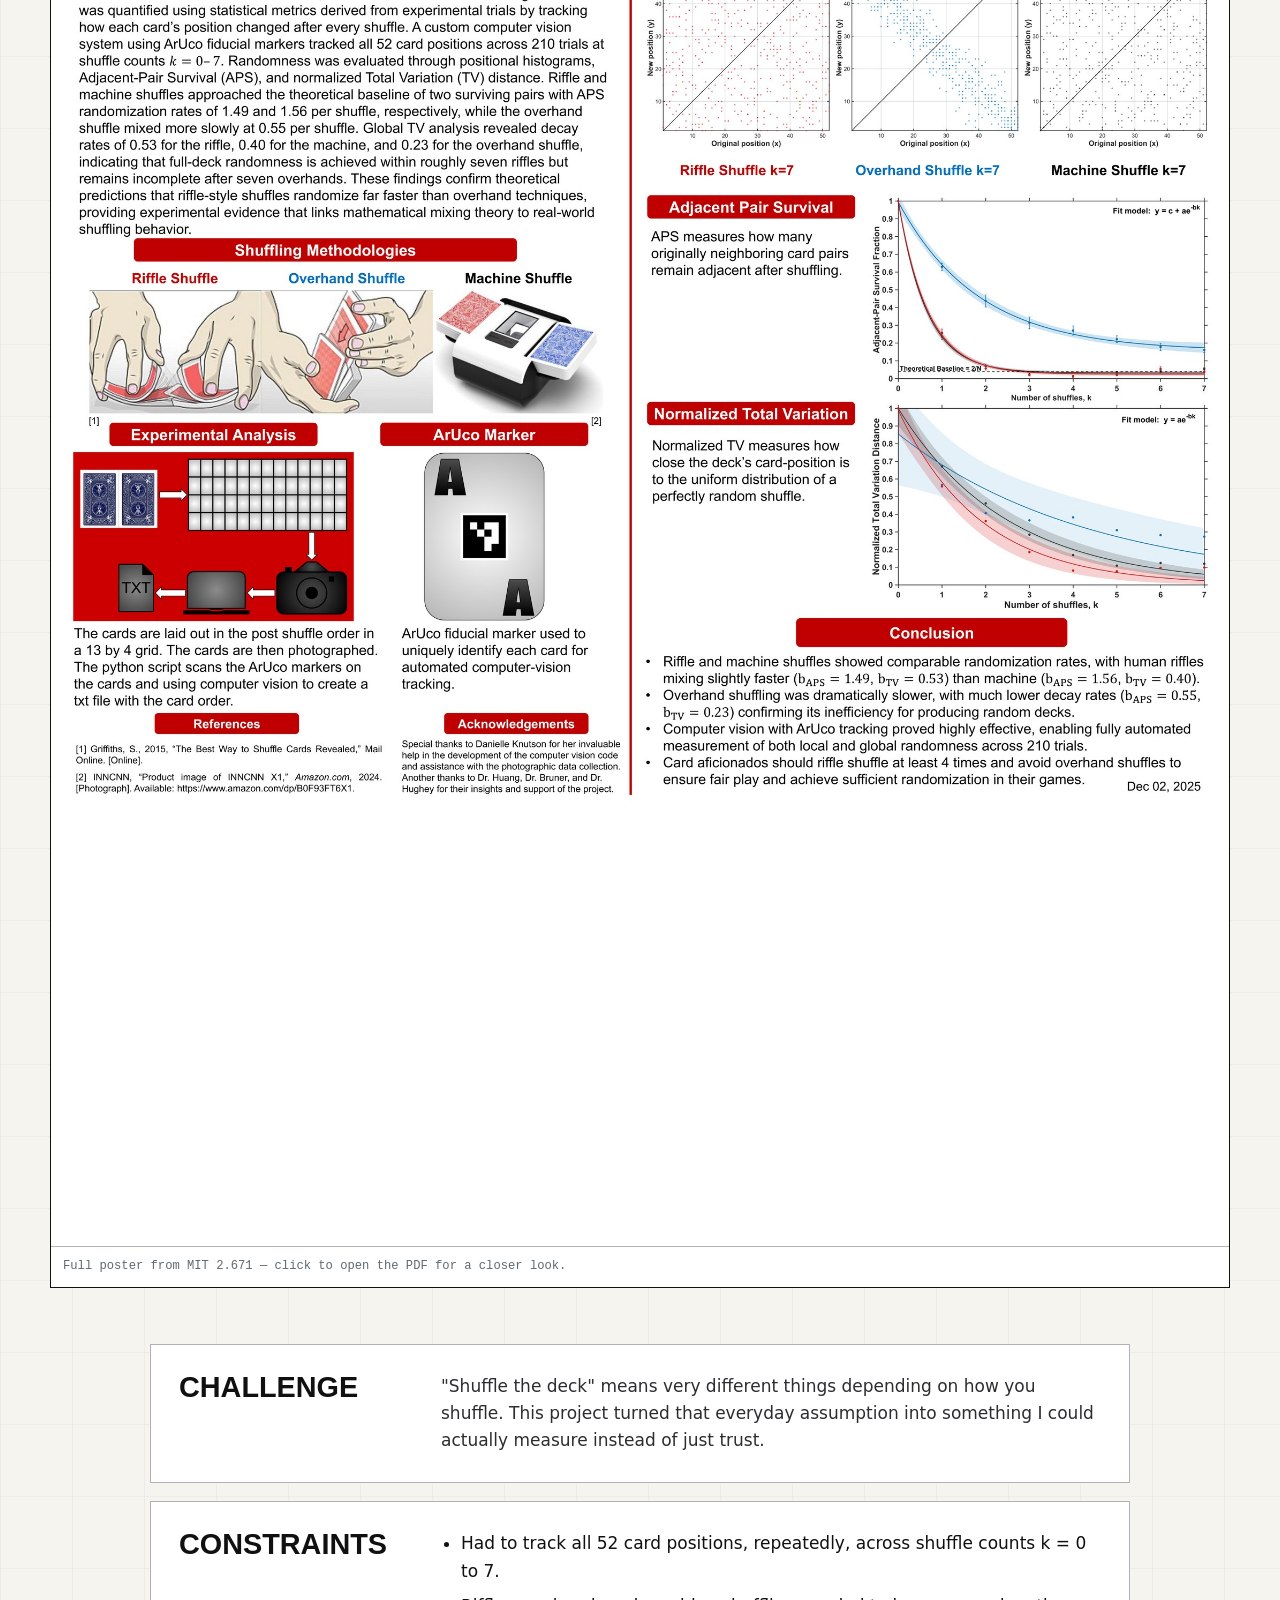
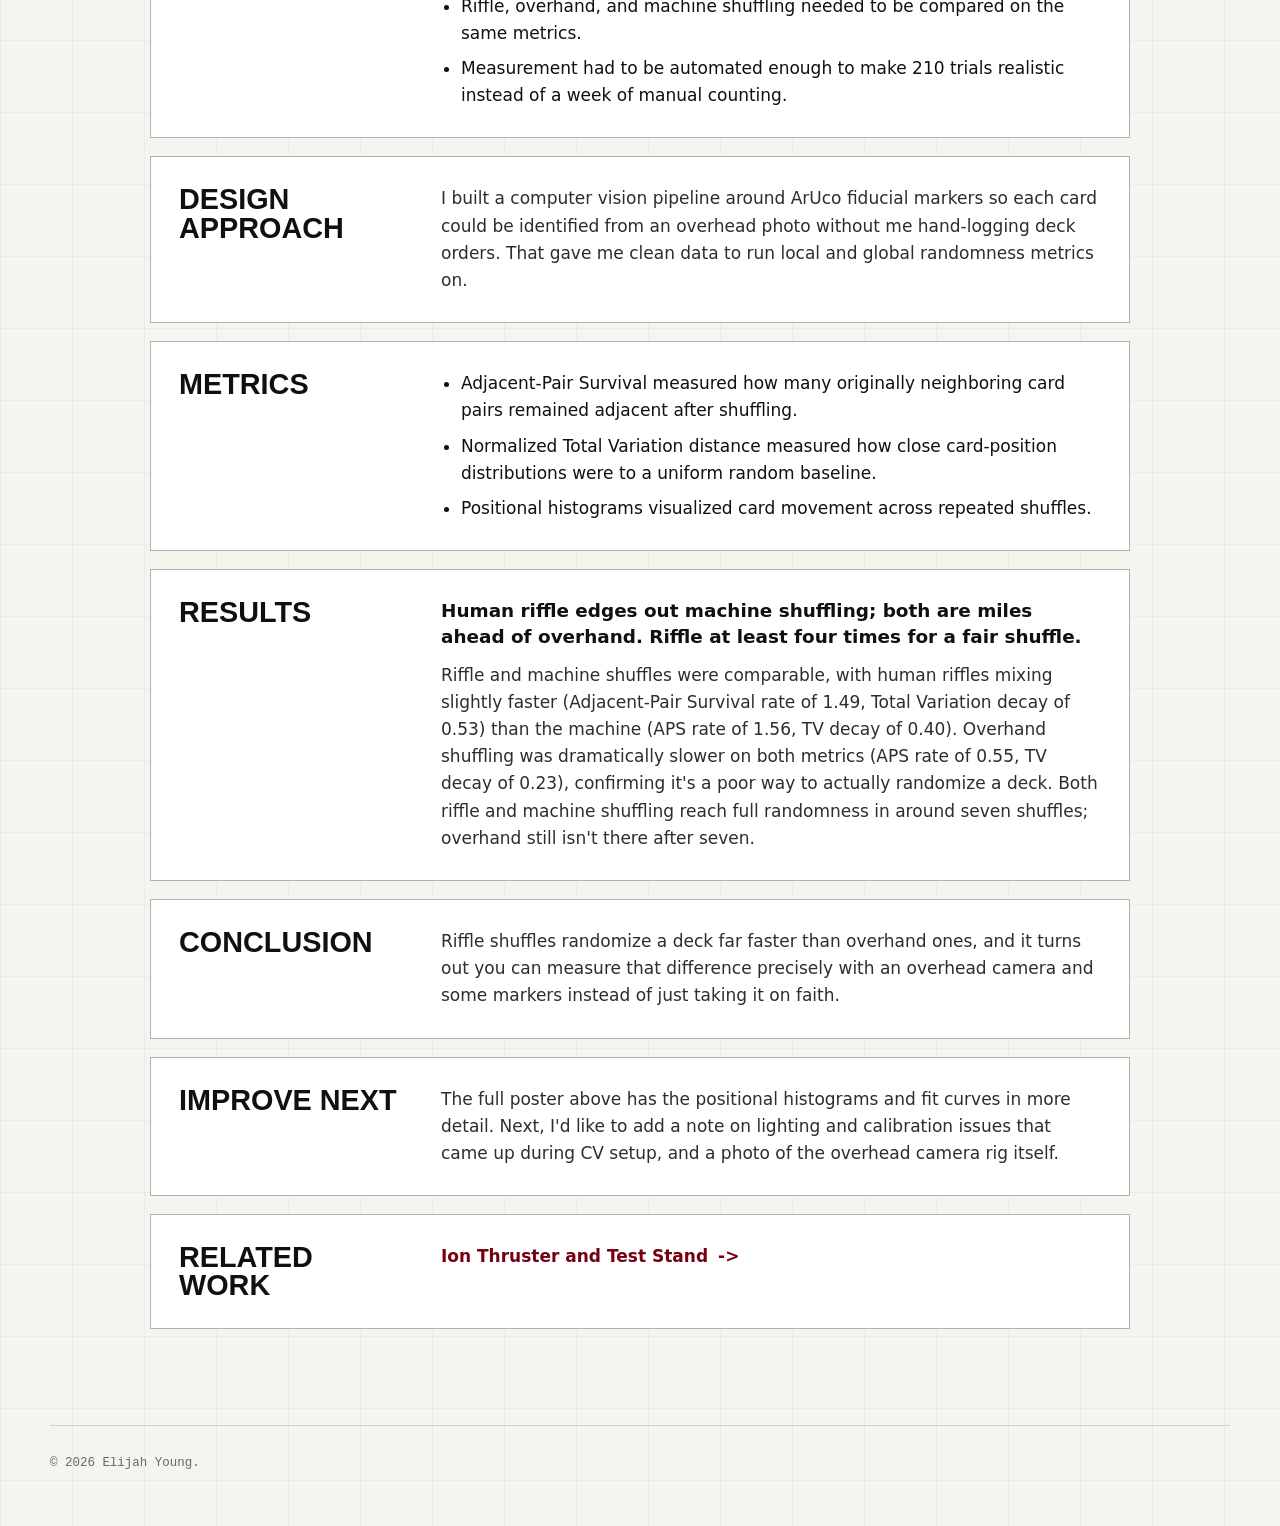
==== commit 078b3970: "Reformat experience entries; bring the real poster into the card-shuffling project Experience timeli" ====
--- a/projects/card-shuffling-randomness.html
+++ b/projects/card-shuffling-randomness.html
@@ -37,13 +37,20 @@
           <div><dt>Question</dt><dd>How quickly do shuffle methods randomize a deck?</dd></div>
           <div><dt>Methods</dt><dd>ArUco markers, computer vision, statistics</dd></div>
           <div><dt>Trials</dt><dd>210</dd></div>
-          <div><dt>Outputs</dt><dd><a href="../assets/projects/card-shuffling/young-final-paper.pdf" target="_blank" rel="noopener">Paper</a> and <a href="../assets/projects/card-shuffling/young-final-poster.pptx">poster deck</a></dd></div>
+          <div><dt>Outputs</dt><dd><a href="../assets/projects/card-shuffling/young-final-paper.pdf" target="_blank" rel="noopener">Paper</a> and <a href="../assets/projects/card-shuffling/2.671_Young_E_FinalPoster.pdf" target="_blank" rel="noopener">poster</a></dd></div>
         </dl>
+      </div>
+      <div class="case-actions">
+        <a class="button button-primary" href="../assets/projects/card-shuffling/young-final-paper.pdf" target="_blank" rel="noopener">Read the paper (PDF)</a>
+        <a class="button button-secondary" href="../assets/projects/card-shuffling/2.671_Young_E_FinalPoster.pdf" target="_blank" rel="noopener">View full poster (PDF)</a>
       </div>
     </section>
 
-    <figure class="case-media placeholder-media">
-      <p>A photo of the overhead camera and ArUco marker setup is still on my list to add. The results below came out of that rig.</p>
+    <figure class="case-media case-media-poster">
+      <a href="../assets/projects/card-shuffling/2.671_Young_E_FinalPoster.pdf" target="_blank" rel="noopener">
+        <img src="../assets/projects/card-shuffling/poster.jpg" width="2200" height="1885" alt="Full research poster titled From Order to Chaos, covering the card shuffling randomness study." />
+      </a>
+      <figcaption>Full poster from MIT 2.671 — click to open the PDF for a closer look.</figcaption>
     </figure>
 
     <section class="case-study" aria-label="Card shuffling case study">
@@ -73,7 +80,10 @@
       </article>
       <article class="case-panel">
         <h2>Results</h2>
-        <p>Riffle and machine shuffles both closed in on the theoretical baseline fast, with Adjacent-Pair Survival randomization rates of 1.49 and 1.56 per shuffle. Overhand shuffling was the clear laggard at 0.55 per shuffle. Global TV decay told the same story: 0.53 for riffle, 0.40 for machine, 0.23 for overhand.</p>
+        <div>
+          <p class="case-callout">Human riffle edges out machine shuffling; both are miles ahead of overhand. Riffle at least four times for a fair shuffle.</p>
+          <p>Riffle and machine shuffles were comparable, with human riffles mixing slightly faster (Adjacent-Pair Survival rate of 1.49, Total Variation decay of 0.53) than the machine (APS rate of 1.56, TV decay of 0.40). Overhand shuffling was dramatically slower on both metrics (APS rate of 0.55, TV decay of 0.23), confirming it's a poor way to actually randomize a deck. Both riffle and machine shuffling reach full randomness in around seven shuffles; overhand still isn't there after seven.</p>
+        </div>
       </article>
       <article class="case-panel">
         <h2>Conclusion</h2>
@@ -81,7 +91,7 @@
       </article>
       <article class="case-panel">
         <h2>Improve Next</h2>
-        <p>I still want to pull the actual plots from the paper and poster into this page instead of just summarizing them, along with a note on lighting and calibration issues that came up during CV setup.</p>
+        <p>The full poster above has the positional histograms and fit curves in more detail. Next, I'd like to add a note on lighting and calibration issues that came up during CV setup, and a photo of the overhead camera rig itself.</p>
       </article>
       <article class="case-panel">
         <h2>Related Work</h2>
--- a/style.css
+++ b/style.css
@@ -242,27 +242,6 @@
   font-size: 0.68rem;
 }
 
-.project-tags {
-  display: flex;
-  flex-wrap: wrap;
-  gap: 8px;
-  margin-bottom: 10px;
-}
-
-.tag {
-  display: inline-flex;
-  align-items: center;
-  border: 1px solid var(--line-strong);
-  border-radius: 999px;
-  padding: 4px 12px;
-  color: var(--ink-soft);
-  font-family: var(--mono);
-  font-size: 0.7rem;
-  font-weight: 700;
-  letter-spacing: 0.02em;
-  text-transform: uppercase;
-}
-
 .eyebrow,
 .project-category,
 .meta-label {
@@ -446,48 +425,56 @@
   border-top: 1px solid var(--line-strong);
 }
 
-.featured-work,
-.project-grid {
+.work-grid {
+  display: grid;
+  grid-template-columns: repeat(2, minmax(0, 1fr));
+  gap: 28px;
   margin-top: 42px;
 }
 
-.featured-work {
-  display: grid;
-  gap: 28px;
-}
-
-.project-feature {
-  display: grid;
-  grid-template-columns: minmax(0, 1.08fr) minmax(320px, 0.92fr);
+.work-card {
+  display: flex;
+  flex-direction: column;
   border: 1px solid var(--ink);
   background: var(--paper-strong);
-}
-
-.project-feature-inverted {
-  grid-template-columns: minmax(320px, 0.92fr) minmax(0, 1.08fr);
-}
-
-.project-feature-inverted .project-media {
-  order: 2;
-}
-
-.project-media {
-  min-height: 360px;
-  border-right: 1px solid var(--ink);
+  color: inherit;
+  text-decoration: none;
+}
+
+.work-card-media {
+  aspect-ratio: 4 / 3;
+  border-bottom: 1px solid var(--ink);
   background: var(--ink);
   overflow: hidden;
 }
 
-.project-feature-inverted .project-media {
-  border-right: 0;
-  border-left: 1px solid var(--ink);
-}
-
-.project-media img,
-.project-media video {
+.work-card-media img {
   width: 100%;
   height: 100%;
   object-fit: cover;
+  object-position: center;
+  transition: transform 400ms ease;
+}
+
+.work-card-media img.poster-cover {
+  object-position: center top;
+}
+
+.work-card:hover .work-card-media img,
+.work-card:focus-visible .work-card-media img {
+  transform: scale(1.05);
+}
+
+.work-card-body {
+  padding: 22px 24px 26px;
+}
+
+.work-card-body h3 {
+  font-size: 1.5rem;
+}
+
+.work-card-body .project-category {
+  margin: 10px 0 0;
 }
 
 .placeholder-media {
@@ -502,44 +489,22 @@
   text-align: center;
 }
 
+.work-card-media.placeholder-media {
+  min-height: 0;
+  padding: 20px;
+  font-family: var(--mono);
+  font-size: 0.78rem;
+  text-transform: uppercase;
+}
+
 .placeholder-media code {
   white-space: normal;
 }
 
-.project-body {
-  padding: clamp(24px, 5vw, 48px);
-}
-
-.project-hook,
-.project-card p,
 .timeline p,
 .case-study p,
 .not-found p {
   color: var(--ink-soft);
-}
-
-.project-hook {
-  margin-top: 18px;
-  font-size: 1.08rem;
-}
-
-.project-facts {
-  display: grid;
-  grid-template-columns: repeat(2, minmax(0, 1fr));
-  gap: 1px;
-  margin: 28px 0;
-  background: var(--line);
-}
-
-.project-facts div {
-  min-height: 88px;
-  padding: 14px;
-  background: var(--paper-strong);
-}
-
-.project-facts.compact {
-  grid-template-columns: 1fr;
-  margin-bottom: 22px;
 }
 
 dt {
@@ -574,13 +539,6 @@
   color: var(--mit-red);
 }
 
-.project-grid {
-  display: grid;
-  grid-template-columns: repeat(2, minmax(0, 1fr));
-  gap: 24px;
-}
-
-.project-card,
 .timeline article,
 .contact-panel,
 .case-panel,
@@ -589,53 +547,6 @@
   background: var(--paper-strong);
 }
 
-.project-card {
-  display: flex;
-  flex-direction: column;
-  min-height: 100%;
-  padding: 22px;
-}
-
-.project-card h3 {
-  margin-bottom: 14px;
-}
-
-.project-card .text-link {
-  margin-top: auto;
-}
-
-.card-media {
-  display: grid;
-  place-items: center;
-  min-height: 220px;
-  margin: -22px -22px 22px;
-  border-bottom: 1px solid var(--line-strong);
-  background: var(--ink);
-  overflow: hidden;
-}
-
-.card-media img {
-  width: 100%;
-  height: 220px;
-  object-fit: cover;
-}
-
-.card-media-document {
-  grid-template-columns: repeat(3, 1fr);
-  gap: 1px;
-  background: var(--line-strong);
-}
-
-.card-media-document span {
-  display: grid;
-  place-items: center;
-  height: 100%;
-  background: var(--paper);
-  color: var(--mit-cardinal);
-  font-family: var(--mono);
-  font-weight: 900;
-}
-
 .timeline {
   display: grid;
   gap: 1px;
@@ -647,7 +558,7 @@
   display: grid;
   grid-template-columns: 140px 150px minmax(0, 0.8fr) minmax(0, 1fr);
   gap: 20px;
-  align-items: center;
+  align-items: start;
   padding: 24px;
 }
 
@@ -678,6 +589,22 @@
   font-size: 1.35rem;
 }
 
+.timeline-role {
+  margin-top: 4px;
+  color: var(--ink-soft);
+  font-weight: 700;
+}
+
+.timeline-place {
+  margin-top: 6px;
+  color: var(--steel-dark);
+  font-family: var(--mono);
+  font-size: 0.72rem;
+  font-weight: 800;
+  letter-spacing: 0.02em;
+  text-transform: uppercase;
+}
+
 .contact-section {
   padding-bottom: 56px;
 }
@@ -772,6 +699,13 @@
   background: var(--paper-strong);
 }
 
+.case-actions {
+  display: flex;
+  flex-wrap: wrap;
+  gap: 12px;
+  margin-top: 28px;
+}
+
 .case-media {
   width: min(var(--site-max), calc(100% - 48px));
   margin: 0 auto 56px;
@@ -786,6 +720,16 @@
   object-fit: cover;
 }
 
+.case-media-poster img {
+  max-height: none;
+  object-fit: contain;
+}
+
+.case-media-poster a {
+  display: block;
+  cursor: pointer;
+}
+
 .case-media figcaption,
 .media-grid figcaption {
   padding: 10px 12px;
@@ -811,6 +755,14 @@
 
 .case-panel h2 {
   font-size: 1.8rem;
+}
+
+.case-study p.case-callout {
+  margin-bottom: 12px;
+  color: var(--ink);
+  font-weight: 800;
+  font-size: 1.15rem;
+  line-height: 1.4;
 }
 
 .case-panel ul,
@@ -899,24 +851,12 @@
 
 @media (max-width: 960px) {
   .hero-grid,
-  .project-feature,
-  .project-feature-inverted,
   .case-summary {
     grid-template-columns: 1fr;
   }
 
   .hero-grid {
     min-height: auto;
-  }
-
-  .project-feature-inverted .project-media {
-    order: 0;
-    border-left: 0;
-  }
-
-  .project-media {
-    border-right: 0;
-    border-bottom: 1px solid var(--ink);
   }
 
   .timeline article {
@@ -995,16 +935,11 @@
   }
 
   .section-kicker,
-  .project-grid,
+  .work-grid,
   .media-grid {
     grid-template-columns: 1fr;
   }
 
-  .project-facts {
-    grid-template-columns: 1fr;
-  }
-
-  .project-media,
   .placeholder-media {
     min-height: 280px;
   }
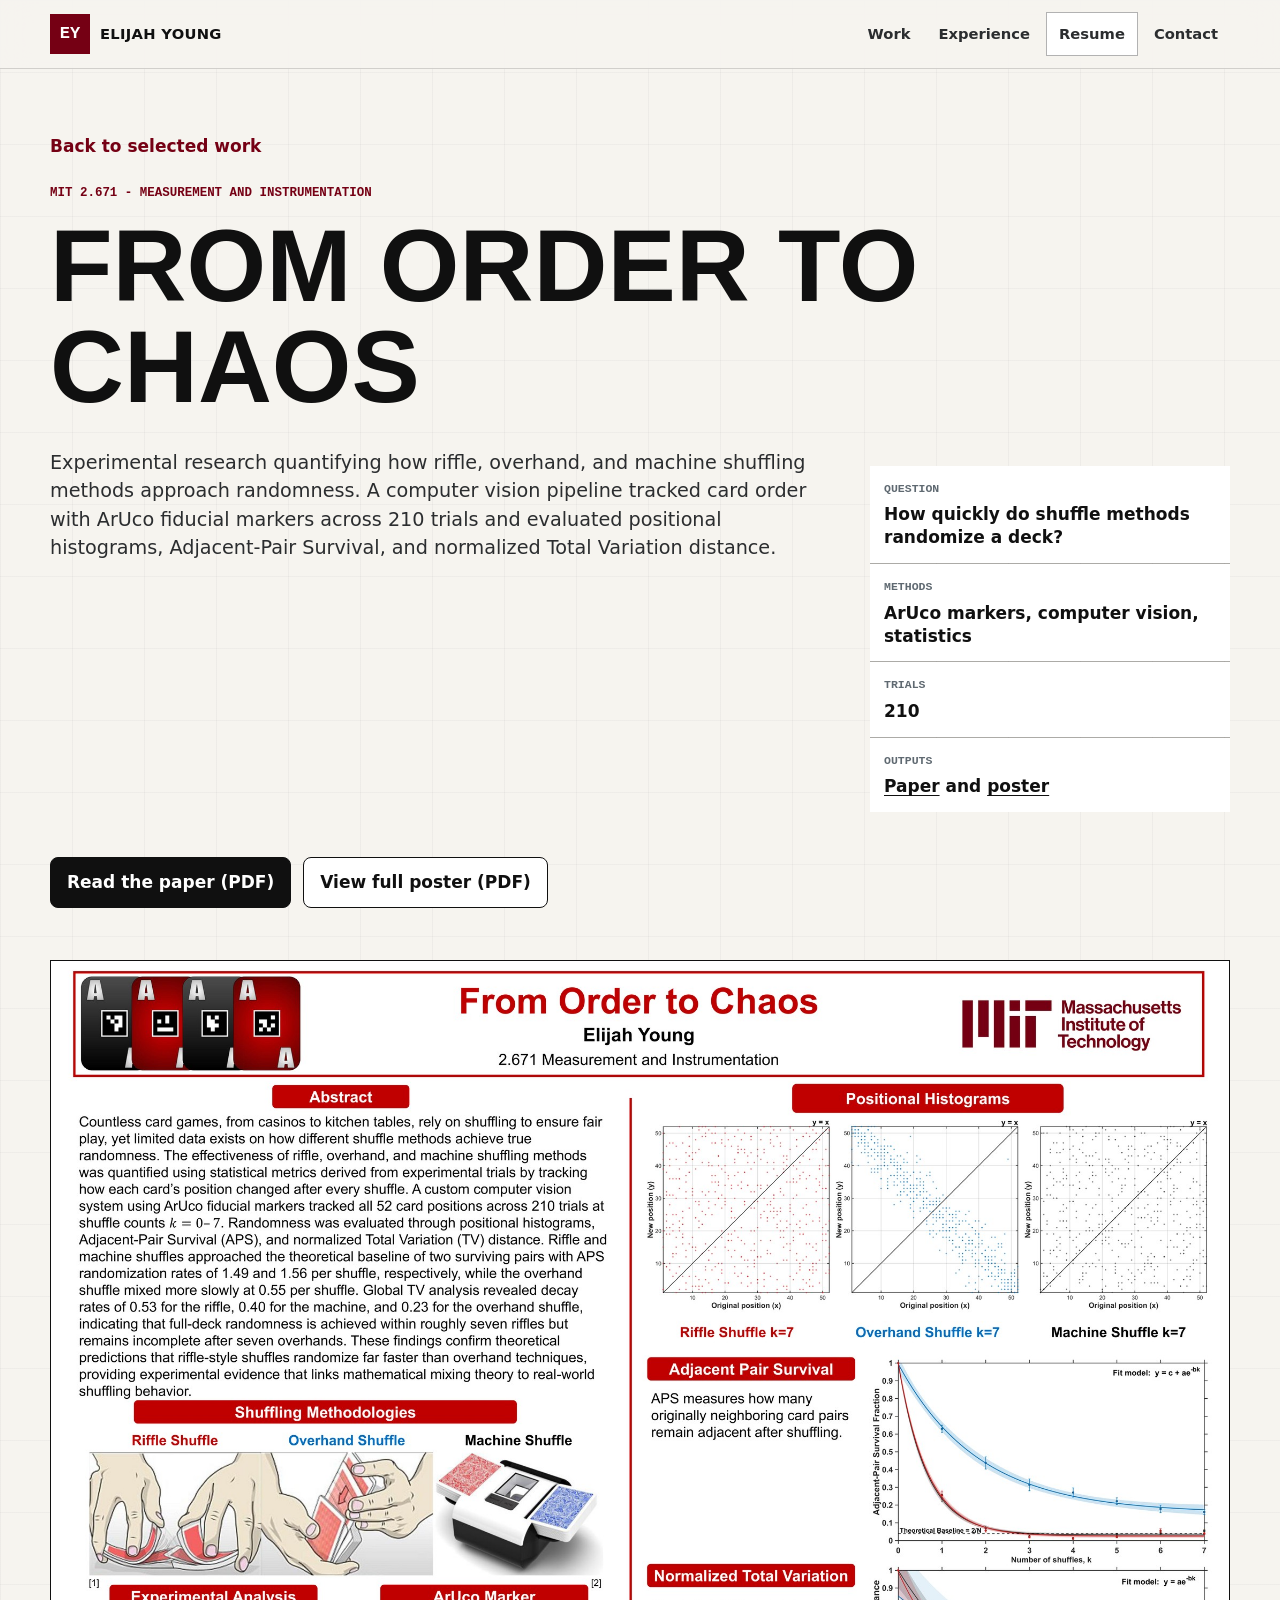
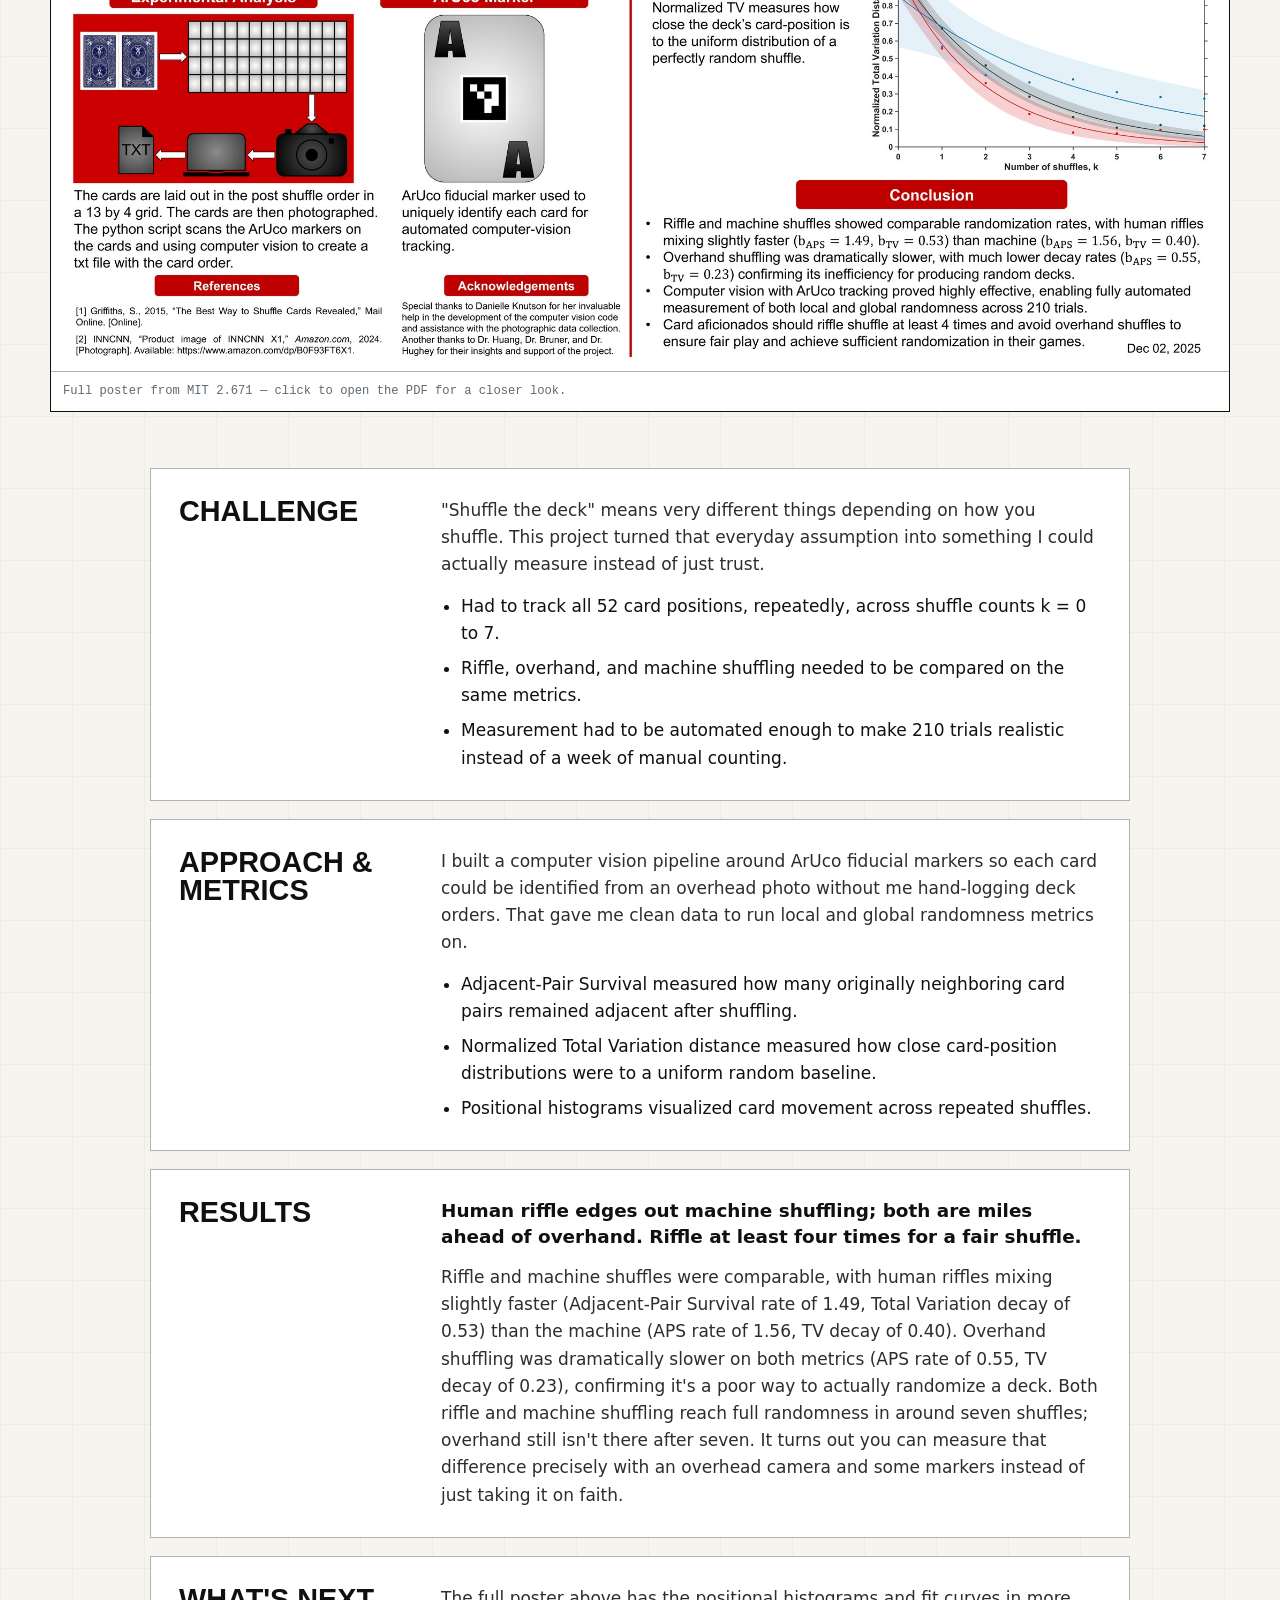
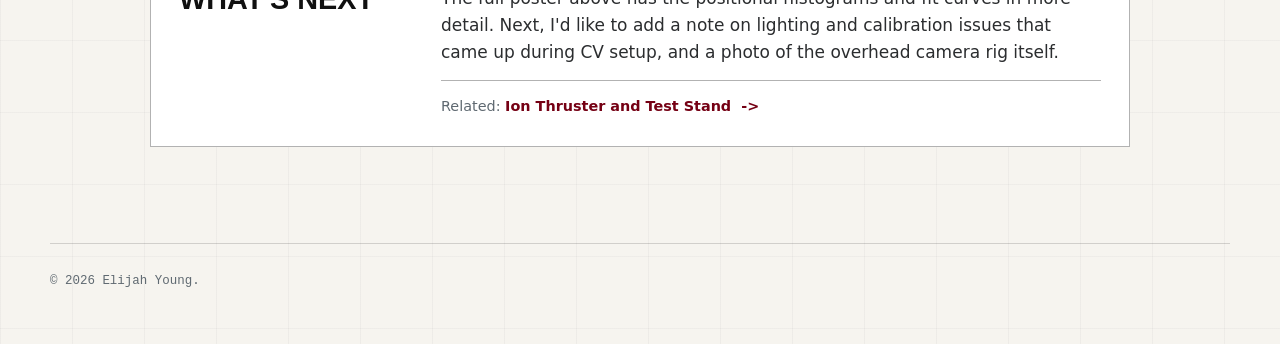
==== commit 8c1ade9f: "Fix forced/cropped card images, cut yoyo team credit line, and tighten case-study copy - Homepage: b" ====
--- a/projects/card-shuffling-randomness.html
+++ b/projects/card-shuffling-randomness.html
@@ -56,46 +56,39 @@
     <section class="case-study" aria-label="Card shuffling case study">
       <article class="case-panel">
         <h2>Challenge</h2>
-        <p>"Shuffle the deck" means very different things depending on how you shuffle. This project turned that everyday assumption into something I could actually measure instead of just trust.</p>
+        <div>
+          <p>"Shuffle the deck" means very different things depending on how you shuffle. This project turned that everyday assumption into something I could actually measure instead of just trust.</p>
+          <ul>
+            <li>Had to track all 52 card positions, repeatedly, across shuffle counts k = 0 to 7.</li>
+            <li>Riffle, overhand, and machine shuffling needed to be compared on the same metrics.</li>
+            <li>Measurement had to be automated enough to make 210 trials realistic instead of a week of manual counting.</li>
+          </ul>
+        </div>
       </article>
       <article class="case-panel">
-        <h2>Constraints</h2>
-        <ul>
-          <li>Had to track all 52 card positions, repeatedly, across shuffle counts k = 0 to 7.</li>
-          <li>Riffle, overhand, and machine shuffling needed to be compared on the same metrics.</li>
-          <li>Measurement had to be automated enough to make 210 trials realistic instead of a week of manual counting.</li>
-        </ul>
-      </article>
-      <article class="case-panel">
-        <h2>Design Approach</h2>
-        <p>I built a computer vision pipeline around ArUco fiducial markers so each card could be identified from an overhead photo without me hand-logging deck orders. That gave me clean data to run local and global randomness metrics on.</p>
-      </article>
-      <article class="case-panel">
-        <h2>Metrics</h2>
-        <ul>
-          <li>Adjacent-Pair Survival measured how many originally neighboring card pairs remained adjacent after shuffling.</li>
-          <li>Normalized Total Variation distance measured how close card-position distributions were to a uniform random baseline.</li>
-          <li>Positional histograms visualized card movement across repeated shuffles.</li>
-        </ul>
+        <h2>Approach &amp; Metrics</h2>
+        <div>
+          <p>I built a computer vision pipeline around ArUco fiducial markers so each card could be identified from an overhead photo without me hand-logging deck orders. That gave me clean data to run local and global randomness metrics on.</p>
+          <ul>
+            <li>Adjacent-Pair Survival measured how many originally neighboring card pairs remained adjacent after shuffling.</li>
+            <li>Normalized Total Variation distance measured how close card-position distributions were to a uniform random baseline.</li>
+            <li>Positional histograms visualized card movement across repeated shuffles.</li>
+          </ul>
+        </div>
       </article>
       <article class="case-panel">
         <h2>Results</h2>
         <div>
           <p class="case-callout">Human riffle edges out machine shuffling; both are miles ahead of overhand. Riffle at least four times for a fair shuffle.</p>
-          <p>Riffle and machine shuffles were comparable, with human riffles mixing slightly faster (Adjacent-Pair Survival rate of 1.49, Total Variation decay of 0.53) than the machine (APS rate of 1.56, TV decay of 0.40). Overhand shuffling was dramatically slower on both metrics (APS rate of 0.55, TV decay of 0.23), confirming it's a poor way to actually randomize a deck. Both riffle and machine shuffling reach full randomness in around seven shuffles; overhand still isn't there after seven.</p>
+          <p>Riffle and machine shuffles were comparable, with human riffles mixing slightly faster (Adjacent-Pair Survival rate of 1.49, Total Variation decay of 0.53) than the machine (APS rate of 1.56, TV decay of 0.40). Overhand shuffling was dramatically slower on both metrics (APS rate of 0.55, TV decay of 0.23), confirming it's a poor way to actually randomize a deck. Both riffle and machine shuffling reach full randomness in around seven shuffles; overhand still isn't there after seven. It turns out you can measure that difference precisely with an overhead camera and some markers instead of just taking it on faith.</p>
         </div>
       </article>
       <article class="case-panel">
-        <h2>Conclusion</h2>
-        <p>Riffle shuffles randomize a deck far faster than overhand ones, and it turns out you can measure that difference precisely with an overhead camera and some markers instead of just taking it on faith.</p>
-      </article>
-      <article class="case-panel">
-        <h2>Improve Next</h2>
-        <p>The full poster above has the positional histograms and fit curves in more detail. Next, I'd like to add a note on lighting and calibration issues that came up during CV setup, and a photo of the overhead camera rig itself.</p>
-      </article>
-      <article class="case-panel">
-        <h2>Related Work</h2>
-        <p><a class="text-link" href="ion-thruster-test-stand.html">Ion Thruster and Test Stand</a></p>
+        <h2>What's Next</h2>
+        <div>
+          <p>The full poster above has the positional histograms and fit curves in more detail. Next, I'd like to add a note on lighting and calibration issues that came up during CV setup, and a photo of the overhead camera rig itself.</p>
+          <p class="case-footnote">Related: <a class="text-link" href="ion-thruster-test-stand.html">Ion Thruster and Test Stand</a></p>
+        </div>
       </article>
     </section>
   </main>
--- a/style.css
+++ b/style.css
@@ -460,6 +460,18 @@
   object-position: center top;
 }
 
+.work-card-media img.contain-fit {
+  object-fit: contain;
+  padding: 32px;
+  box-sizing: border-box;
+  transition: none;
+}
+
+.work-card:hover .work-card-media img.contain-fit,
+.work-card:focus-visible .work-card-media img.contain-fit {
+  transform: none;
+}
+
 .work-card:hover .work-card-media img,
 .work-card:focus-visible .work-card-media img {
   transform: scale(1.05);
@@ -716,11 +728,13 @@
 .case-media img,
 .case-media video {
   width: 100%;
+  height: auto;
   max-height: 720px;
   object-fit: cover;
 }
 
 .case-media-poster img {
+  height: auto;
   max-height: none;
   object-fit: contain;
 }
@@ -765,6 +779,20 @@
   line-height: 1.4;
 }
 
+.case-study p.case-footnote {
+  margin-top: 14px;
+  padding-top: 14px;
+  border-top: 1px solid var(--line-strong);
+  color: var(--steel-dark);
+  font-size: 0.9rem;
+}
+
+.case-panel div > p + p,
+.case-panel div > ul,
+.case-panel div > ol {
+  margin-top: 14px;
+}
+
 .case-panel ul,
 .case-panel ol {
   margin: 0;
@@ -790,8 +818,20 @@
 
 .media-grid img {
   width: 100%;
+  height: auto;
   aspect-ratio: 4 / 3;
   object-fit: cover;
+}
+
+.media-grid--compact {
+  grid-template-columns: repeat(2, minmax(0, 260px));
+  justify-content: center;
+}
+
+.media-grid--compact img {
+  aspect-ratio: auto;
+  object-fit: contain;
+  background: var(--paper-strong);
 }
 
 .back-link {
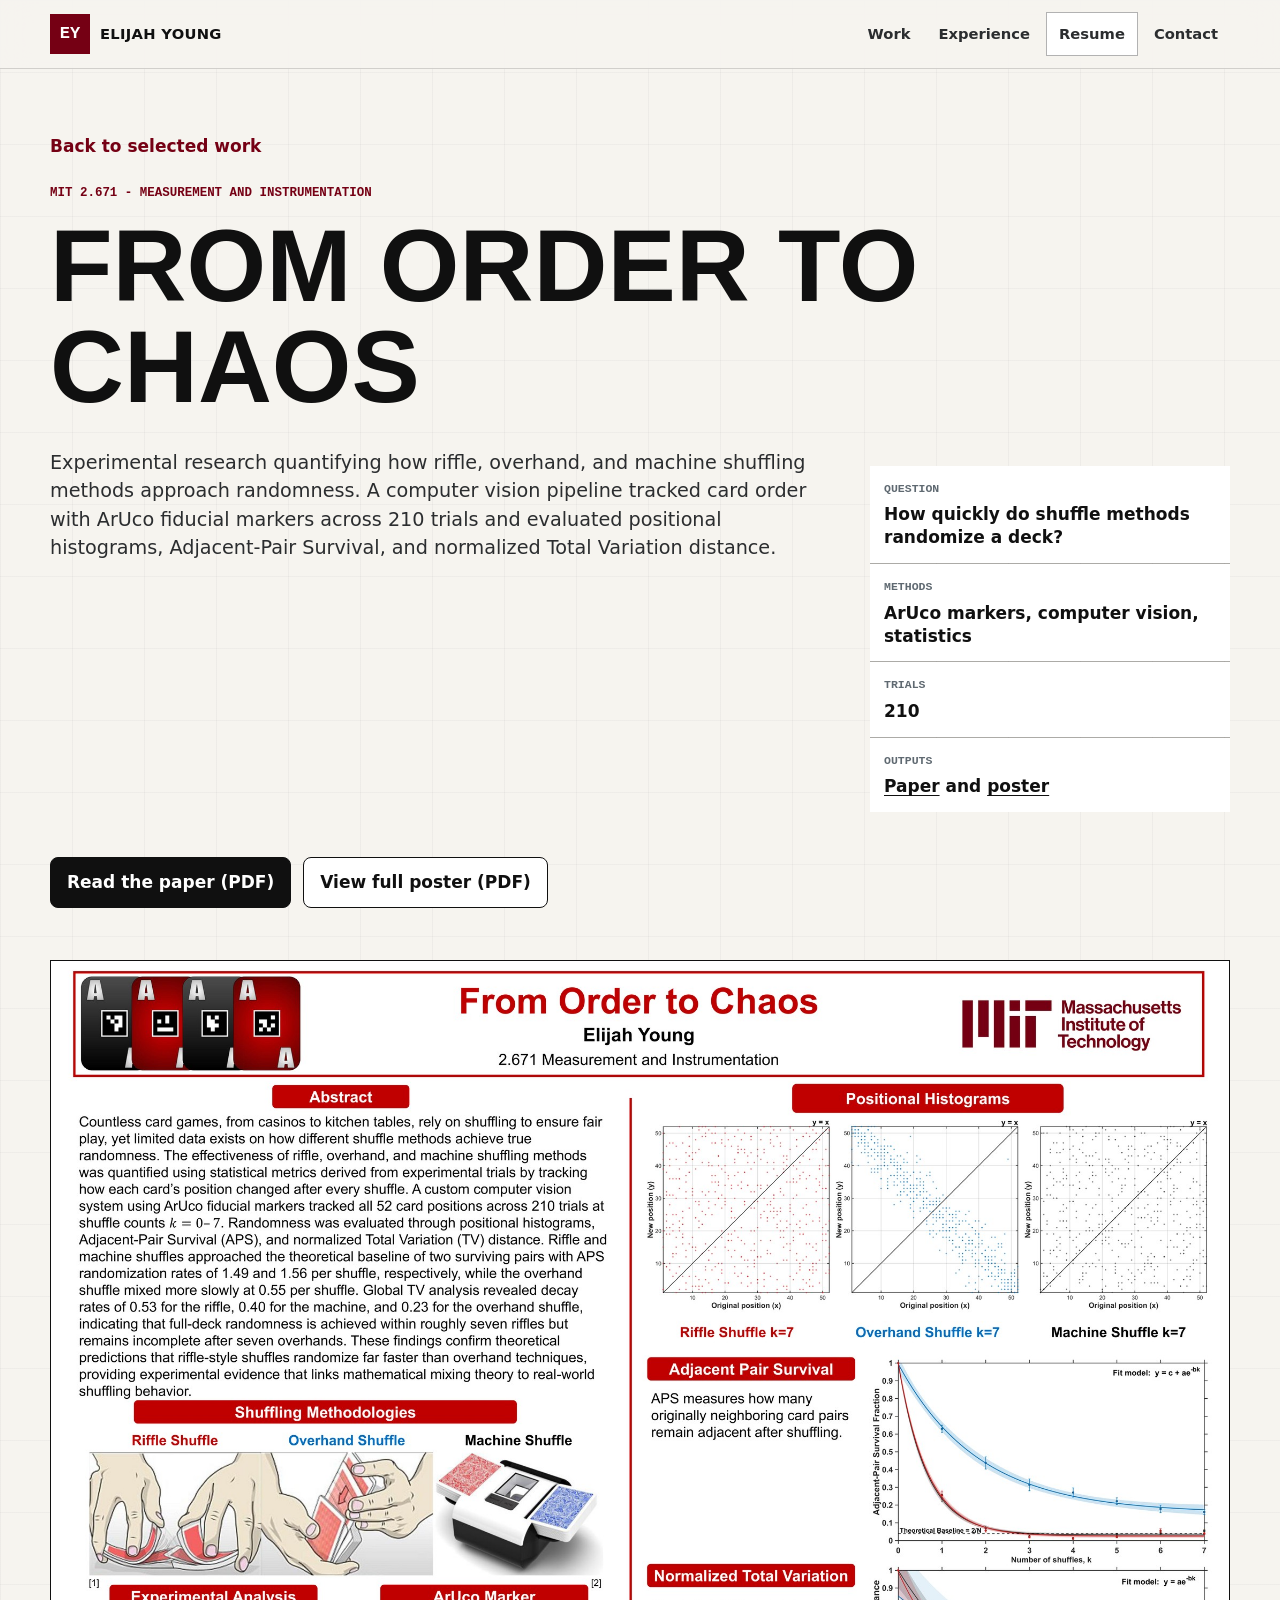
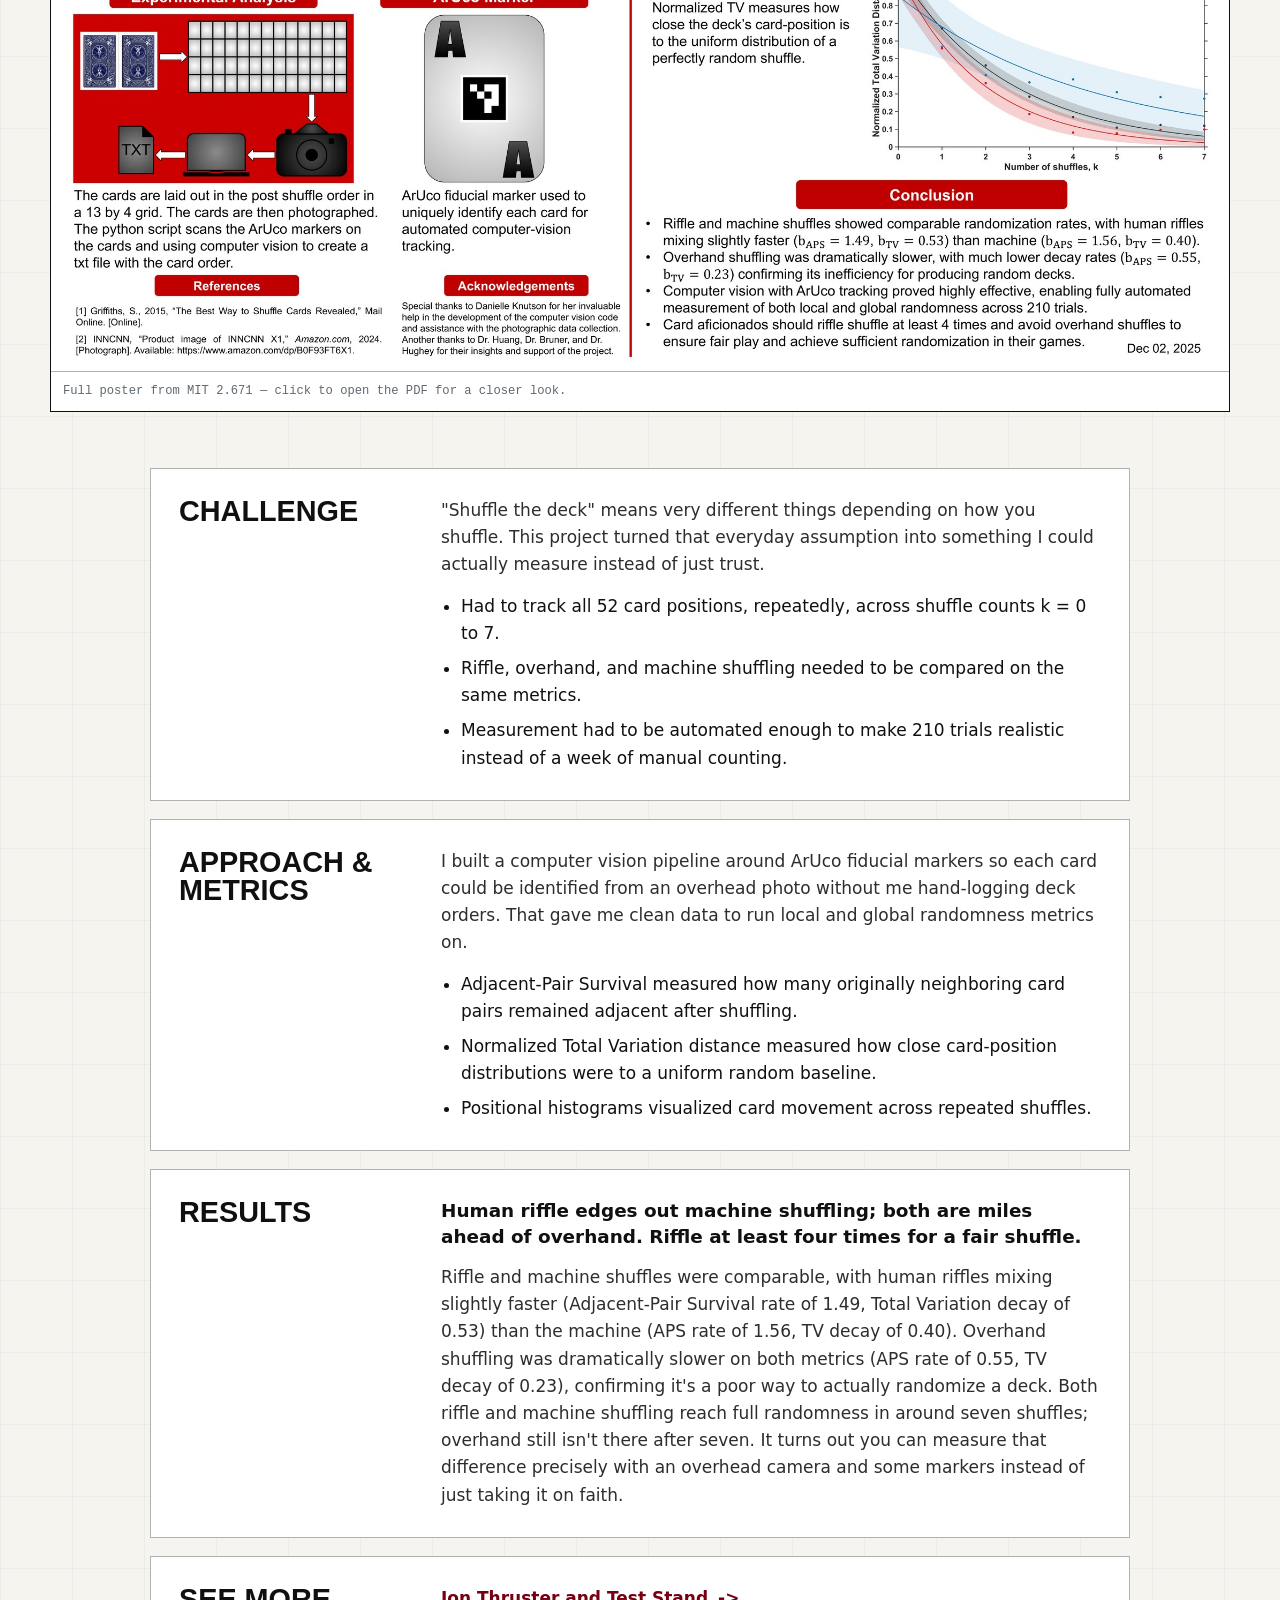
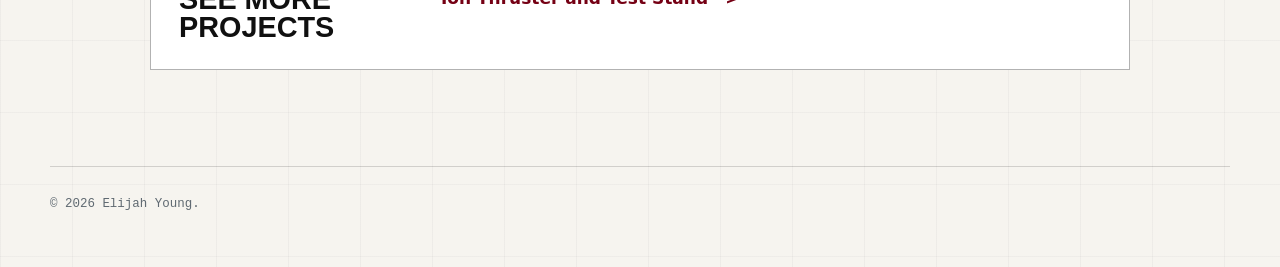
==== commit 77035420: "Simplify closing section on remaining case-study pages to match robot page Replace each page's "What" ====
--- a/projects/card-shuffling-randomness.html
+++ b/projects/card-shuffling-randomness.html
@@ -84,11 +84,8 @@
         </div>
       </article>
       <article class="case-panel">
-        <h2>What's Next</h2>
-        <div>
-          <p>The full poster above has the positional histograms and fit curves in more detail. Next, I'd like to add a note on lighting and calibration issues that came up during CV setup, and a photo of the overhead camera rig itself.</p>
-          <p class="case-footnote">Related: <a class="text-link" href="ion-thruster-test-stand.html">Ion Thruster and Test Stand</a></p>
-        </div>
+        <h2>See More Projects</h2>
+        <p><a class="text-link" href="ion-thruster-test-stand.html">Ion Thruster and Test Stand</a></p>
       </article>
     </section>
   </main>
--- a/style.css
+++ b/style.css
@@ -725,6 +725,10 @@
   background: var(--paper-strong);
 }
 
+.case-panel + .case-media {
+  margin-top: 28px;
+}
+
 .case-media img,
 .case-media video {
   width: 100%;
@@ -777,14 +781,6 @@
   font-weight: 800;
   font-size: 1.15rem;
   line-height: 1.4;
-}
-
-.case-study p.case-footnote {
-  margin-top: 14px;
-  padding-top: 14px;
-  border-top: 1px solid var(--line-strong);
-  color: var(--steel-dark);
-  font-size: 0.9rem;
 }
 
 .case-panel div > p + p,
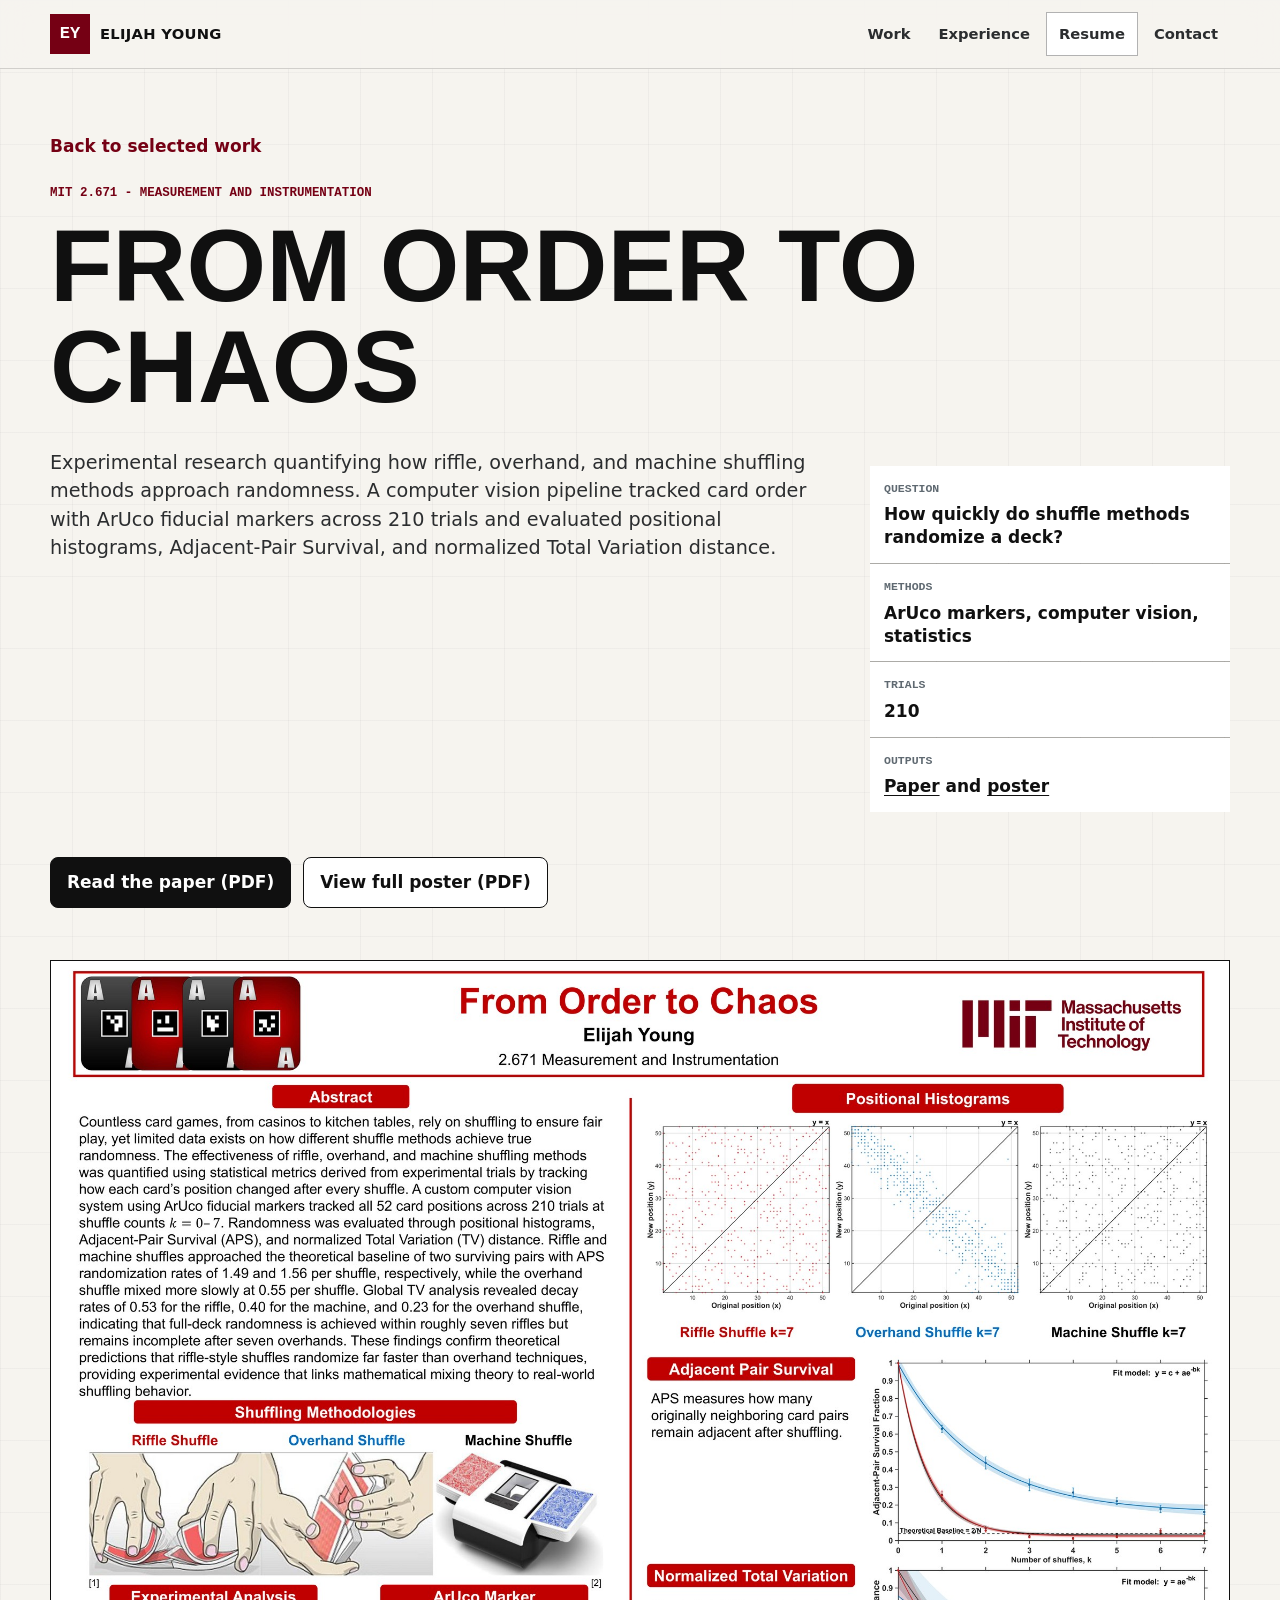
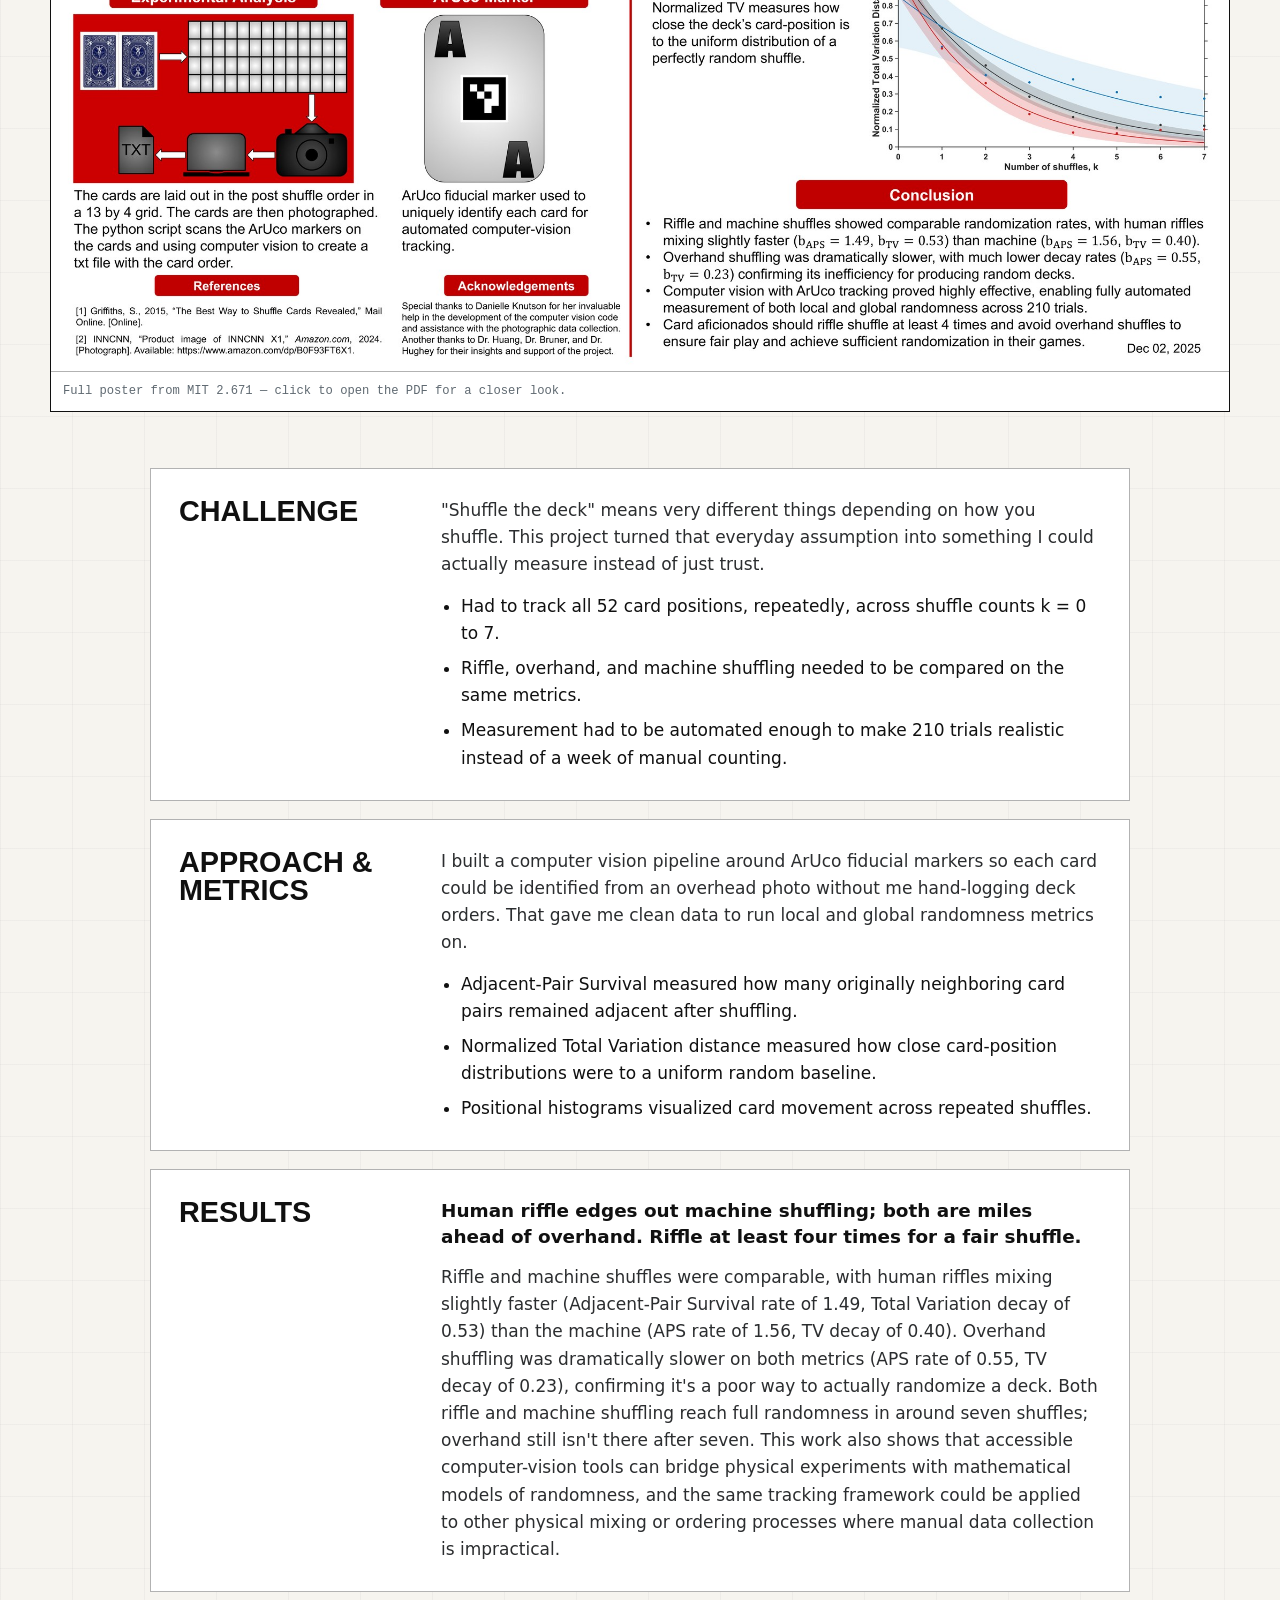
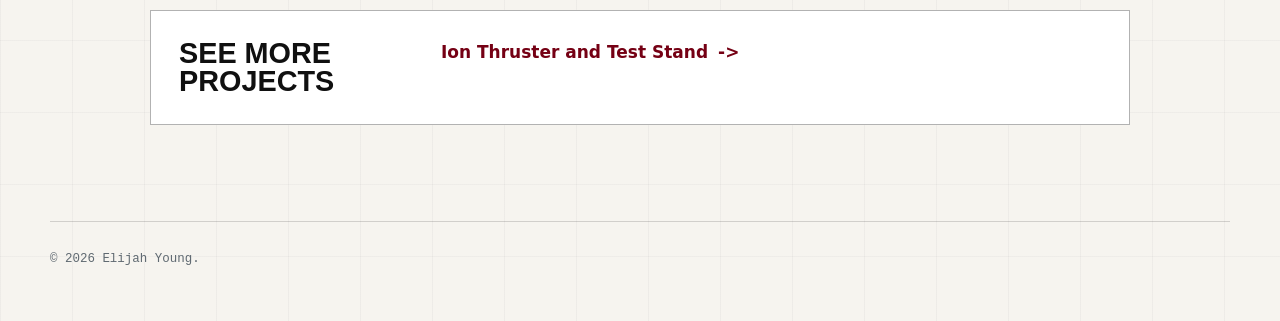
==== commit 76ee765f: "Reword result callouts, drop unshareable ramjet presentation PDF - Robot page: "top-32 finalist" -> " ====
--- a/projects/card-shuffling-randomness.html
+++ b/projects/card-shuffling-randomness.html
@@ -7,6 +7,15 @@
   <meta name="description" content="Experimental measurement of card shuffling randomness using ArUco markers, computer vision, APS, and normalized TV distance." />
   <link rel="canonical" href="https://elijahhyoung.github.io/projects/card-shuffling-randomness.html" />
   <meta name="theme-color" content="#750014" />
+  <meta property="og:type" content="website" />
+  <meta property="og:title" content="Card Shuffling Randomness Research | Elijah Young" />
+  <meta property="og:description" content="Experimental measurement of card shuffling randomness using ArUco markers, computer vision, APS, and normalized TV distance." />
+  <meta property="og:url" content="https://elijahhyoung.github.io/projects/card-shuffling-randomness.html" />
+  <meta property="og:image" content="https://elijahhyoung.github.io/assets/projects/card-shuffling/poster.jpg" />
+  <meta name="twitter:card" content="summary_large_image" />
+  <meta name="twitter:title" content="Card Shuffling Randomness Research | Elijah Young" />
+  <meta name="twitter:description" content="Experimental measurement of card shuffling randomness using ArUco markers, computer vision, APS, and normalized TV distance." />
+  <meta name="twitter:image" content="https://elijahhyoung.github.io/assets/projects/card-shuffling/poster.jpg" />
   <link rel="icon" href="../assets/icons/ey-monogram.svg" type="image/svg+xml" />
   <link rel="stylesheet" href="../style.css" />
 </head>
@@ -80,7 +89,7 @@
         <h2>Results</h2>
         <div>
           <p class="case-callout">Human riffle edges out machine shuffling; both are miles ahead of overhand. Riffle at least four times for a fair shuffle.</p>
-          <p>Riffle and machine shuffles were comparable, with human riffles mixing slightly faster (Adjacent-Pair Survival rate of 1.49, Total Variation decay of 0.53) than the machine (APS rate of 1.56, TV decay of 0.40). Overhand shuffling was dramatically slower on both metrics (APS rate of 0.55, TV decay of 0.23), confirming it's a poor way to actually randomize a deck. Both riffle and machine shuffling reach full randomness in around seven shuffles; overhand still isn't there after seven. It turns out you can measure that difference precisely with an overhead camera and some markers instead of just taking it on faith.</p>
+          <p>Riffle and machine shuffles were comparable, with human riffles mixing slightly faster (Adjacent-Pair Survival rate of 1.49, Total Variation decay of 0.53) than the machine (APS rate of 1.56, TV decay of 0.40). Overhand shuffling was dramatically slower on both metrics (APS rate of 0.55, TV decay of 0.23), confirming it's a poor way to actually randomize a deck. Both riffle and machine shuffling reach full randomness in around seven shuffles; overhand still isn't there after seven. This work also shows that accessible computer-vision tools can bridge physical experiments with mathematical models of randomness, and the same tracking framework could be applied to other physical mixing or ordering processes where manual data collection is impractical.</p>
         </div>
       </article>
       <article class="case-panel">
--- a/style.css
+++ b/style.css
@@ -284,6 +284,10 @@
   text-transform: uppercase;
 }
 
+#work-title {
+  max-width: 1100px;
+}
+
 h3 {
   font-size: clamp(1.55rem, 2.7vw, 2.45rem);
   letter-spacing: 0;
